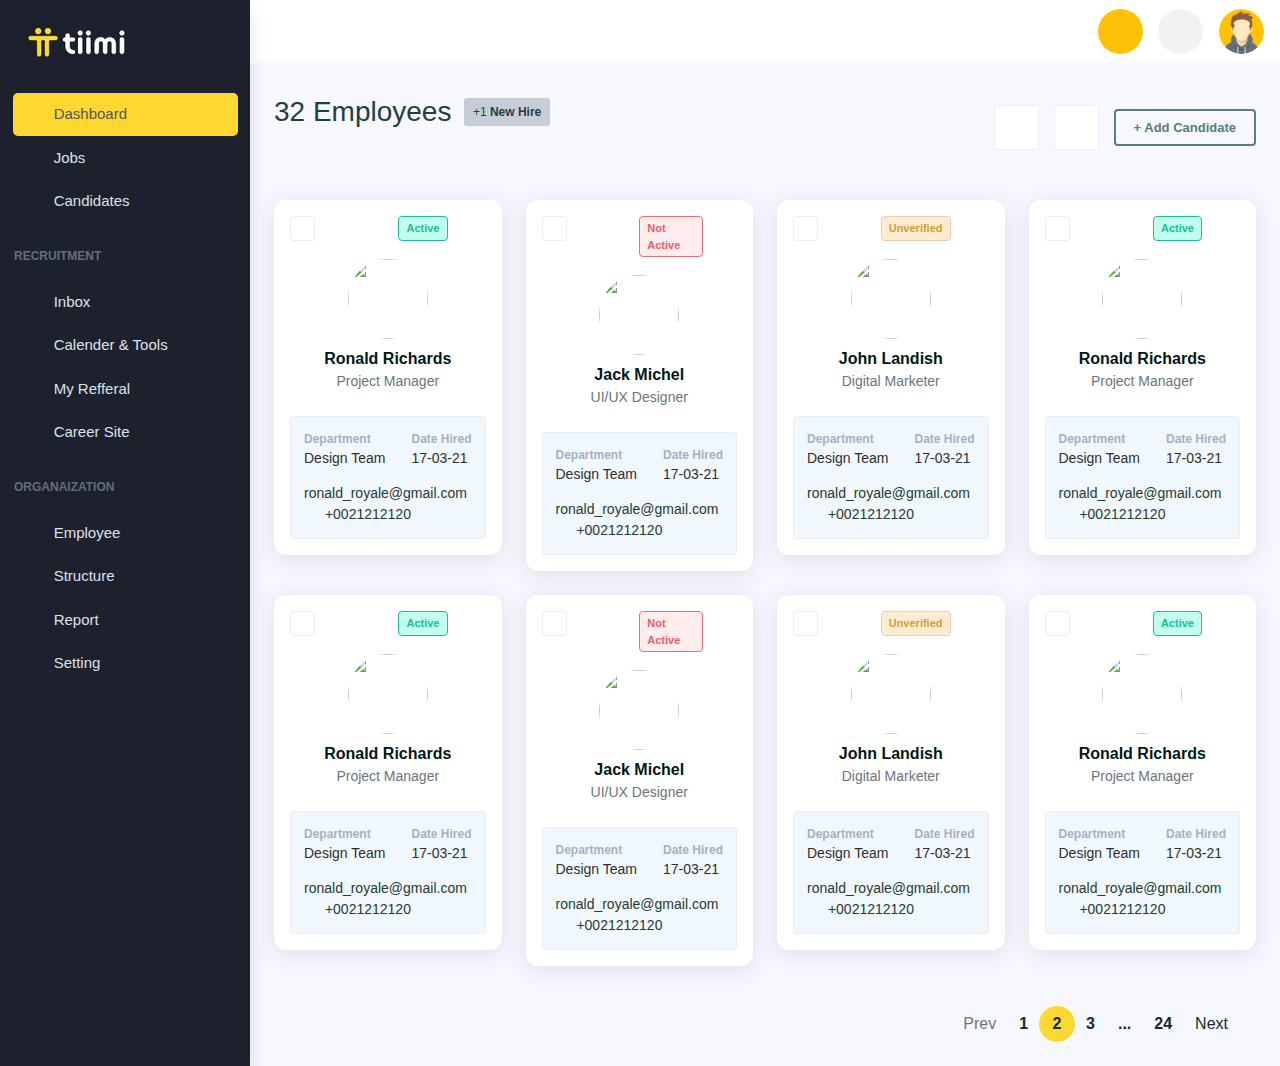
==== index.html @ e4a5c6ef "first commit" ====
<html lang="en">

<head>
    <meta charset="UTF-8">
    <meta http-equiv="X-UA-Compatible" content="IE=edge">
    <meta name="viewport" content="width=device-width, initial-scale=1.0">
    <title>Tiimm</title>
    <link href="./css/bootstrap.min.css" rel="stylesheet">
    <link rel="stylesheet" href="./css/app.css">
</head>

<body>
    <!-- dashboard  section -->
    <div class="dashbaord-main">
        <!-- left sidebar -->
        <div class="leftSection wow fadeIn" data-wow-delay=".25s" id='leftSidebar'>
            <div class="user-profile">
                <div class="close-dashboard-sidebar">
                    
                    <span class="iconify" onclick="foldSidebar();" data-icon="mdi:window-close"></span>
                </div>
                <img src="images/company-logo-your-logo.png" alt="" class="logo">
            </div>
            <nav class="sidenav">
                <ul>
                    <li class="nav-item active">
                        <a href="./index.html">
                            <span class="iconify" data-icon="ic:sharp-dashboard"></span>
                            Dashboard
                        </a>
                    </li>
                    <li class="nav-item ">
                        <a href="./jobs.html">
                            <span class="iconify" data-icon="bxs:briefcase"></span>
                            Jobs
                        </a>
                    </li>
                    <li class="nav-item ">
                        <a href="./candidates.html">
                            <span class="iconify" data-icon="icomoon-free:users"></span>
                            Candidates
                        </a>
                    </li>
                 
                    <!-- divider title -->
                    <p class="nav-types mt-4">Recruitment</p>

                    <li class="nav-item ">
                        <a href="./index.html">
                            <span class="iconify" data-icon="heroicons-outline:inbox-in"></span>
                            Inbox
                        </a>
                    </li>
                    <li class="nav-item ">
                        <a href="./index.html">
                            <span class="iconify" data-icon="uim:calender"></span>
                            Calender & Tools
                        </a>
                    </li>
                    <li class="nav-item ">
                        <a href="./index.html">
                            <span class="iconify" data-icon="bi:triangle"></span>
                            My Refferal
                        </a>
                    </li>
                    <li class="nav-item ">
                        <a href="./index.html">
                            <span class="iconify" data-icon="gg:website"></span>
                            Career Site
                        </a>
                    </li>
                    <!-- divider title -->
                    <p class="nav-types mt-4">Organaization</p>

                    <li class="nav-item ">
                        <a href="./index.html">
                            <span class="iconify" data-icon="bxs:briefcase"></span>
                            Employee
                        </a>
                    </li>
                    <li class="nav-item ">
                        <a href="./index.html">
                            <span class="iconify" data-icon="icomoon-free:users"></span>
                            Structure
                        </a>
                    </li>
                    <li class="nav-item ">
                        <a href="./index.html">
                            <span class="iconify" data-icon="bi:triangle"></span>
                            Report
                        </a>
                    </li>
                    <li class="nav-item ">
                        <a href="./index.html">
                            <span class="iconify" data-icon="gg:website"></span>
                            Setting
                        </a>
                    </li>

                    <!-- <li class="nav-item" onclick=" closedrop(event)">
                        <a href="#">
                            <span class="iconify" data-icon="icomoon-free:profile"></span>
                            Submenu Item 1
                        </a>
                        <ul class="sub-item">
                            <li>
                                <a href="#">
                                    <span class="iconify" data-icon="icomoon-free:profile"></span> sub
                                    items 1
                                </a>
                            </li>
                            <li>
                                <a href="#">
                                    <span class="iconify" data-icon="icomoon-free:profile"></span> sub
                                    items 2
                                </a>
                            </li>
                        </ul>
                    </li>  -->
                </ul>
            </nav>
        </div>
        <!-- right content box -->
        <div class="rightSection">
            <div class="topbar">
                <div class="fold" onclick='foldSidebar();'>
                    <span class="iconify text-secondary" data-icon="codicon:layout-sidebar-right"></span>
                </div>
                <!-- <h6 class="text-capitalize mb-0 border border-light shadow-sm text-white p-2 border-1 d-inline-block mx-auto rounded">
                    <small class="fw-bold">welcome to "Company Name"</small>
                </h6> -->
                <div class="right-element">
                    <div class="circle-box bg-warning">
                        <span class="iconify" data-icon="ant-design:plus-outlined"></span>
                    </div>
                    <div class="circle-box">
                        <span class="iconify" data-icon="clarity:bell-line"></span>
                    </div>
                    <div class="dropdown">
                        <a href="#" class="btn dropdown-toggle profile-manage p-0" role="button" id="dropdownMenuButton1"
                            data-bs-toggle="dropdown" aria-expanded="false">
                            <img src="./images/profile.png" height="45px" width="45px">
                        </a>
                        <ul class="dropdown-menu border-0 shadow " aria-labelledby="dropdownMenuButton1">
                            <a class="dropdown-item" href="#"><span class="iconify"
                                    data-icon="carbon:user-avatar"></span> Profile</a>
                            <a class="dropdown-item" href="#"><span class="iconify"
                                    data-icon="ion:log-out-outline"></span> Log Out</a>
                        </ul>
                    </div>
                </div>
            </div>

            <div class="dashboard-content py-2 px-4">
                <!-- top info bar -->
                <div class="row my-4">
                    <div class="col-lg-6">
                        <h3 class="title d-inline mb-0 align-middle me-2">32 Employees</h3>
                         <button class="btn btn-sm btn-custom">+1 <strong>New Hire</strong></button>
                         <span class="cursor-pointer iconify fs-1 txt-grey align-middle ms-2" onclick="alert('Action will be fired')"
                          data-icon="bx:search"></span>
                    </div>
                    <div class="col-lg-6 d-flex justify-content-end mb-3 align-items-center">
                        <div class="square-box"><span class="iconify" data-icon="bx:download" onclick="alert('will be download action')"></span></div>
                        <div class="square-box"><span class="iconify" data-icon="carbon:printer" onclick="alert(' will be print action')"></span></div>
                        <button class="btn btn-bordered" onclick="alert('Action will be fired')">+ Add Candidate</button>

                    </div>
                </div>
                <!-- card start -->
                <div class="row my-3">
                    <!-- loop start -->
                    <div class="col-lg-3 col-md-6 col-sm-12">
                        <div class="card card-style mb-4">
                            <div class="card-body">
                                <div class="upperInfo">
                                    <div class="items">
                                        <input type="checkbox" name="" id="" class="checkesOrNot">
                                    </div>
                                    <div class="items">
                                        <div class="status active ">Active</div>
                                        <span class="iconify fs-3 cursor-pointer" id="options" data-bs-toggle="dropdown"
                                            aria-expanded="false" data-icon="bi:three-dots"></span>

                                        <!-- field options -->
                                        <ul class=" dropdown-menu border-0 shadow  " aria-labelledby="options">
                                            <li> <a class="dropdown-item" href="#">
                                                <span class="iconify text-muted" data-icon="ic:round-alternate-email"></span>
                                                    
                                                    <span class="text-muted ps-2">Add Option</span>
                                                </a>
                                            </li>
                                            <li> <a class="dropdown-item" href="candidates.html">
                                                <span class="iconify text-muted" data-icon="bytesize:mail"></span> 
                                                    <span class="text-muted ps-2 ">  Candidate</span></a>
                                             </li>
                                            <li> 
                                                <a class="dropdown-item" href="#">
                                                    <span class="iconify text-muted" data-icon="cil:trash"></span>
                                                 
                                                <span class="text-muted ps-2"> Delete</span></a>
                                             </li>

                                        </ul>

                                    </div>
                                </div>
                                <div class="row">
                                    <div class="col-lg-12 text-center">
                                        <img class="rounded-circle object-cover " width="80px" height="80px"
                                            src="https://assets.puzzlefactory.pl/puzzle/269/643/original.jpg" alt="">
                                        <p class="fw-bold mt-2 mb-0 userNamme">Ronald Richards</p>
                                        <small class="mt-n3 text-muted">Project Manager</small>
                                    </div>
                                </div>

                                <div class="bottom-part mt-4">
                                    <div class="upper">
                                        <div class="item">
                                            <span class="fw-bold">Department</span>
                                            <p class="mb-0 infos">Design Team</p>
                                        </div>
                                        <div class="item">
                                            <span class="fw-bold">Date Hired</span>
                                            <p class="mb-0 infos">17-03-21</p>
                                        </div>
                                    </div>
                                    <div class="dipper">
                                        <p class="mb-0">
                                            <span class="iconify text-black" data-icon="carbon:email"></span>
                                            <span class="txt-theme"> ronald_royale@gmail.com</span>
                                        </p>
                                        <p class="mb-0">
                                            <span class="iconify text-black" data-icon="carbon:phone-filled"></span>
                                            <span class="txt-theme"> +0021212120</span>
                                        </p>
                                    </div>
                                </div>

                            </div>
                        </div>
                    </div>
                    <div class="col-lg-3 col-md-6 col-sm-12">
                        <div class="card card-style mb-4">
                            <div class="card-body">
                                <div class="upperInfo">
                                    <div class="items">
                                        <input type="checkbox" name="" id="" class="checkesOrNot">
                                    </div>
                                    <div class="items">
                                        <div class="status inactive ">Not Active</div>
                                        <span class="iconify fs-3 cursor-pointer" id="options" data-bs-toggle="dropdown"
                                            aria-expanded="false" data-icon="bi:three-dots"></span>

                                        <!-- field options -->
                                        <ul class=" dropdown-menu border-0 shadow  " aria-labelledby="options">
                                            <li> <a class="dropdown-item" href="#">
                                                <span class="iconify text-muted" data-icon="ic:round-alternate-email"></span>
                                                    
                                                    <span class="text-muted ps-2">Add Option</span>
                                                </a>
                                            </li>
                                            <li> <a class="dropdown-item" href="#">
                                                <span class="iconify text-muted" data-icon="bytesize:mail"></span> 
                                                    <span class="text-muted ps-2 ">  Candidate</span></a>
                                             </li>
                                            <li> 
                                                <a class="dropdown-item" href="#">
                                                    <span class="iconify text-muted" data-icon="cil:trash"></span>
                                                 
                                                <span class="text-muted ps-2"> Delete</span></a>
                                             </li>

                                        </ul>

                                    </div>
                                </div>
                                <div class="row">
                                    <div class="col-lg-12 text-center">
                                        <img class="rounded-circle object-cover " width="80px" height="80px"
                                            src="https://nyheadshots.com/wp-content/uploads/2018/07/headshots.jpg" alt="">
                                        <p class="fw-bold mt-2 mb-0 userNamme">Jack Michel</p>
                                        <small class="mt-n3 text-muted">UI/UX Designer</small>
                                    </div>
                                </div>

                                <div class="bottom-part mt-4">
                                    <div class="upper">
                                        <div class="item">
                                            <span class="fw-bold">Department</span>
                                            <p class="mb-0 infos">Design Team</p>
                                        </div>
                                        <div class="item">
                                            <span class="fw-bold">Date Hired</span>
                                            <p class="mb-0 infos">17-03-21</p>
                                        </div>
                                    </div>
                                    <div class="dipper">
                                        <p class="mb-0">
                                            <span class="iconify text-black" data-icon="carbon:email"></span>
                                            <span class="txt-theme"> ronald_royale@gmail.com</span>
                                        </p>
                                        <p class="mb-0">
                                            <span class="iconify text-black" data-icon="carbon:phone-filled"></span>
                                            <span class="txt-theme"> +0021212120</span>
                                        </p>
                                    </div>
                                </div>

                            </div>
                        </div>
                    </div>
                    <div class="col-lg-3 col-md-6 col-sm-12">
                        <div class="card card-style mb-4">
                            <div class="card-body">
                                <div class="upperInfo">
                                    <div class="items">
                                        <input type="checkbox" name="" id="" class="checkesOrNot">
                                    </div>
                                    <div class="items">
                                        <div class="status unverified ">Unverified</div>
                                        <span class="iconify fs-3 cursor-pointer" id="options" data-bs-toggle="dropdown"
                                            aria-expanded="false" data-icon="bi:three-dots"></span>

                                        <!-- field options -->
                                        <ul class=" dropdown-menu border-0 shadow  " aria-labelledby="options">
                                            <li> <a class="dropdown-item" href="#">
                                                <span class="iconify text-muted" data-icon="ic:round-alternate-email"></span>
                                                    
                                                    <span class="text-muted ps-2">Add Option</span>
                                                </a>
                                            </li>
                                            <li> <a class="dropdown-item" href="#">
                                                <span class="iconify text-muted" data-icon="bytesize:mail"></span> 
                                                    <span class="text-muted ps-2 ">  Candidate</span></a>
                                             </li>
                                            <li> 
                                                <a class="dropdown-item" href="#">
                                                    <span class="iconify text-muted" data-icon="cil:trash"></span>
                                                 
                                                <span class="text-muted ps-2"> Delete</span></a>
                                             </li>

                                        </ul>

                                    </div>
                                </div>
                                <div class="row">
                                    <div class="col-lg-12 text-center">
                                        <img class="rounded-circle object-cover " width="80px" height="80px"
                                            src="https://encrypted-tbn0.gstatic.com/images?q=tbn:ANd9GcTyatEMw2KpdyvK2hpGJVgBUuAzlekLlJ66YQ&usqp=CAU" alt="">
                                        <p class="fw-bold mt-2 mb-0 userNamme">John Landish</p>
                                        <small class="mt-n3 text-muted">Digital Marketer</small>
                                    </div>
                                </div>

                                <div class="bottom-part mt-4">
                                    <div class="upper">
                                        <div class="item">
                                            <span class="fw-bold">Department</span>
                                            <p class="mb-0 infos">Design Team</p>
                                        </div>
                                        <div class="item">
                                            <span class="fw-bold">Date Hired</span>
                                            <p class="mb-0 infos">17-03-21</p>
                                        </div>
                                    </div>
                                    <div class="dipper">
                                        <p class="mb-0">
                                            <span class="iconify text-black" data-icon="carbon:email"></span>
                                            <span class="txt-theme"> ronald_royale@gmail.com</span>
                                        </p>
                                        <p class="mb-0">
                                            <span class="iconify text-black" data-icon="carbon:phone-filled"></span>
                                            <span class="txt-theme"> +0021212120</span>
                                        </p>
                                    </div>
                                </div>

                            </div>
                        </div>
                    </div>
                    <div class="col-lg-3 col-md-6 col-sm-12">
                        <div class="card card-style mb-4">
                            <div class="card-body">
                                <div class="upperInfo">
                                    <div class="items">
                                        <input type="checkbox" name="" id="" class="checkesOrNot">
                                    </div>
                                    <div class="items">
                                        <div class="status active ">Active</div>
                                        <span class="iconify fs-3 cursor-pointer" id="options" data-bs-toggle="dropdown"
                                            aria-expanded="false" data-icon="bi:three-dots"></span>

                                        <!-- field options -->
                                        <ul class=" dropdown-menu border-0 shadow  " aria-labelledby="options">
                                            <li> <a class="dropdown-item" href="#">
                                                <span class="iconify text-muted" data-icon="ic:round-alternate-email"></span>
                                                    
                                                    <span class="text-muted ps-2">Add Option</span>
                                                </a>
                                            </li>
                                            <li> <a class="dropdown-item" href="#">
                                                <span class="iconify text-muted" data-icon="bytesize:mail"></span> 
                                                    <span class="text-muted ps-2 ">  Candidate</span></a>
                                             </li>
                                            <li> 
                                                <a class="dropdown-item" href="#">
                                                    <span class="iconify text-muted" data-icon="cil:trash"></span>
                                                 
                                                <span class="text-muted ps-2"> Delete</span></a>
                                             </li>

                                        </ul>

                                    </div>
                                </div>
                                <div class="row">
                                    <div class="col-lg-12 text-center">
                                        <img class="rounded-circle object-cover " width="80px" height="80px"
                                            src="https://encrypted-tbn0.gstatic.com/images?q=tbn:ANd9GcSZLbzHYpPqsnBZsUtyQ9jyDsmFq6vY5l9MSSJwJ05t96E37XEB-_XdutzBCeiwo3C2VKE&usqp=CAU" alt="">
                                        <p class="fw-bold mt-2 mb-0 userNamme">Ronald Richards</p>
                                        <small class="mt-n3 text-muted">Project Manager</small>
                                    </div>
                                </div>

                                <div class="bottom-part mt-4">
                                    <div class="upper">
                                        <div class="item">
                                            <span class="fw-bold">Department</span>
                                            <p class="mb-0 infos">Design Team</p>
                                        </div>
                                        <div class="item">
                                            <span class="fw-bold">Date Hired</span>
                                            <p class="mb-0 infos">17-03-21</p>
                                        </div>
                                    </div>
                                    <div class="dipper">
                                        <p class="mb-0">
                                            <span class="iconify text-black" data-icon="carbon:email"></span>
                                            <span class="txt-theme"> ronald_royale@gmail.com</span>
                                        </p>
                                        <p class="mb-0">
                                            <span class="iconify text-black" data-icon="carbon:phone-filled"></span>
                                            <span class="txt-theme"> +0021212120</span>
                                        </p>
                                    </div>
                                </div>

                            </div>
                        </div>
                    </div>
                    <div class="col-lg-3 col-md-6 col-sm-12">
                        <div class="card card-style mb-4">
                            <div class="card-body">
                                <div class="upperInfo">
                                    <div class="items">
                                        <input type="checkbox" name="" id="" class="checkesOrNot">
                                    </div>
                                    <div class="items">
                                        <div class="status active ">Active</div>
                                        <span class="iconify fs-3 cursor-pointer" id="options" data-bs-toggle="dropdown"
                                            aria-expanded="false" data-icon="bi:three-dots"></span>

                                        <!-- field options -->
                                        <ul class=" dropdown-menu border-0 shadow  " aria-labelledby="options">
                                            <li> <a class="dropdown-item" href="#">
                                                <span class="iconify text-muted" data-icon="ic:round-alternate-email"></span>
                                                    
                                                    <span class="text-muted ps-2">Add Option</span>
                                                </a>
                                            </li>
                                            <li> <a class="dropdown-item" href="#">
                                                <span class="iconify text-muted" data-icon="bytesize:mail"></span> 
                                                    <span class="text-muted ps-2 ">  Candidate</span></a>
                                             </li>
                                            <li> 
                                                <a class="dropdown-item" href="#">
                                                    <span class="iconify text-muted" data-icon="cil:trash"></span>
                                                 
                                                <span class="text-muted ps-2"> Delete</span></a>
                                             </li>

                                        </ul>

                                    </div>
                                </div>
                                <div class="row">
                                    <div class="col-lg-12 text-center">
                                        <img class="rounded-circle object-cover " width="80px" height="80px"
                                            src="https://assets.puzzlefactory.pl/puzzle/269/643/original.jpg" alt="">
                                        <p class="fw-bold mt-2 mb-0 userNamme">Ronald Richards</p>
                                        <small class="mt-n3 text-muted">Project Manager</small>
                                    </div>
                                </div>

                                <div class="bottom-part mt-4">
                                    <div class="upper">
                                        <div class="item">
                                            <span class="fw-bold">Department</span>
                                            <p class="mb-0 infos">Design Team</p>
                                        </div>
                                        <div class="item">
                                            <span class="fw-bold">Date Hired</span>
                                            <p class="mb-0 infos">17-03-21</p>
                                        </div>
                                    </div>
                                    <div class="dipper">
                                        <p class="mb-0">
                                            <span class="iconify text-black" data-icon="carbon:email"></span>
                                            <span class="txt-theme"> ronald_royale@gmail.com</span>
                                        </p>
                                        <p class="mb-0">
                                            <span class="iconify text-black" data-icon="carbon:phone-filled"></span>
                                            <span class="txt-theme"> +0021212120</span>
                                        </p>
                                    </div>
                                </div>

                            </div>
                        </div>
                    </div>
                    <div class="col-lg-3 col-md-6 col-sm-12">
                        <div class="card card-style mb-4">
                            <div class="card-body">
                                <div class="upperInfo">
                                    <div class="items">
                                        <input type="checkbox" name="" id="" class="checkesOrNot">
                                    </div>
                                    <div class="items">
                                        <div class="status inactive ">Not Active</div>
                                        <span class="iconify fs-3 cursor-pointer" id="options" data-bs-toggle="dropdown"
                                            aria-expanded="false" data-icon="bi:three-dots"></span>

                                        <!-- field options -->
                                        <ul class=" dropdown-menu border-0 shadow  " aria-labelledby="options">
                                            <li> <a class="dropdown-item" href="#">
                                                <span class="iconify text-muted" data-icon="ic:round-alternate-email"></span>
                                                    
                                                    <span class="text-muted ps-2">Add Option</span>
                                                </a>
                                            </li>
                                            <li> <a class="dropdown-item" href="#">
                                                <span class="iconify text-muted" data-icon="bytesize:mail"></span> 
                                                    <span class="text-muted ps-2 ">  Candidate</span></a>
                                             </li>
                                            <li> 
                                                <a class="dropdown-item" href="#">
                                                    <span class="iconify text-muted" data-icon="cil:trash"></span>
                                                 
                                                <span class="text-muted ps-2"> Delete</span></a>
                                             </li>

                                        </ul>

                                    </div>
                                </div>
                                <div class="row">
                                    <div class="col-lg-12 text-center">
                                        <img class="rounded-circle object-cover " width="80px" height="80px"
                                            src="https://nyheadshots.com/wp-content/uploads/2018/07/headshots.jpg" alt="">
                                        <p class="fw-bold mt-2 mb-0 userNamme">Jack Michel</p>
                                        <small class="mt-n3 text-muted">UI/UX Designer</small>
                                    </div>
                                </div>

                                <div class="bottom-part mt-4">
                                    <div class="upper">
                                        <div class="item">
                                            <span class="fw-bold">Department</span>
                                            <p class="mb-0 infos">Design Team</p>
                                        </div>
                                        <div class="item">
                                            <span class="fw-bold">Date Hired</span>
                                            <p class="mb-0 infos">17-03-21</p>
                                        </div>
                                    </div>
                                    <div class="dipper">
                                        <p class="mb-0">
                                            <span class="iconify text-black" data-icon="carbon:email"></span>
                                            <span class="txt-theme"> ronald_royale@gmail.com</span>
                                        </p>
                                        <p class="mb-0">
                                            <span class="iconify text-black" data-icon="carbon:phone-filled"></span>
                                            <span class="txt-theme"> +0021212120</span>
                                        </p>
                                    </div>
                                </div>

                            </div>
                        </div>
                    </div>
                    <div class="col-lg-3 col-md-6 col-sm-12">
                        <div class="card card-style mb-4">
                            <div class="card-body">
                                <div class="upperInfo">
                                    <div class="items">
                                        <input type="checkbox" name="" id="" class="checkesOrNot">
                                    </div>
                                    <div class="items">
                                        <div class="status unverified ">Unverified</div>
                                        <span class="iconify fs-3 cursor-pointer" id="options" data-bs-toggle="dropdown"
                                            aria-expanded="false" data-icon="bi:three-dots"></span>

                                        <!-- field options -->
                                        <ul class=" dropdown-menu border-0 shadow  " aria-labelledby="options">
                                            <li> <a class="dropdown-item" href="#">
                                                <span class="iconify text-muted" data-icon="ic:round-alternate-email"></span>
                                                    
                                                    <span class="text-muted ps-2">Add Option</span>
                                                </a>
                                            </li>
                                            <li> <a class="dropdown-item" href="#">
                                                <span class="iconify text-muted" data-icon="bytesize:mail"></span> 
                                                    <span class="text-muted ps-2 ">  Candidate</span></a>
                                             </li>
                                            <li> 
                                                <a class="dropdown-item" href="#">
                                                    <span class="iconify text-muted" data-icon="cil:trash"></span>
                                                 
                                                <span class="text-muted ps-2"> Delete</span></a>
                                             </li>

                                        </ul>

                                    </div>
                                </div>
                                <div class="row">
                                    <div class="col-lg-12 text-center">
                                        <img class="rounded-circle object-cover " width="80px" height="80px"
                                            src="https://encrypted-tbn0.gstatic.com/images?q=tbn:ANd9GcTyatEMw2KpdyvK2hpGJVgBUuAzlekLlJ66YQ&usqp=CAU" alt="">
                                        <p class="fw-bold mt-2 mb-0 userNamme">John Landish</p>
                                        <small class="mt-n3 text-muted">Digital Marketer</small>
                                    </div>
                                </div>

                                <div class="bottom-part mt-4">
                                    <div class="upper">
                                        <div class="item">
                                            <span class="fw-bold">Department</span>
                                            <p class="mb-0 infos">Design Team</p>
                                        </div>
                                        <div class="item">
                                            <span class="fw-bold">Date Hired</span>
                                            <p class="mb-0 infos">17-03-21</p>
                                        </div>
                                    </div>
                                    <div class="dipper">
                                        <p class="mb-0">
                                            <span class="iconify text-black" data-icon="carbon:email"></span>
                                            <span class="txt-theme"> ronald_royale@gmail.com</span>
                                        </p>
                                        <p class="mb-0">
                                            <span class="iconify text-black" data-icon="carbon:phone-filled"></span>
                                            <span class="txt-theme"> +0021212120</span>
                                        </p>
                                    </div>
                                </div>

                            </div>
                        </div>
                    </div>
                    <div class="col-lg-3 col-md-6 col-sm-12">
                        <div class="card card-style mb-4">
                            <div class="card-body">
                                <div class="upperInfo">
                                    <div class="items">
                                        <input type="checkbox" name="" id="" class="checkesOrNot">
                                    </div>
                                    <div class="items">
                                        <div class="status active ">Active</div>
                                        <span class="iconify fs-3 cursor-pointer" id="options" data-bs-toggle="dropdown"
                                            aria-expanded="false" data-icon="bi:three-dots"></span>

                                        <!-- field options -->
                                        <ul class=" dropdown-menu border-0 shadow  " aria-labelledby="options">
                                            <li> <a class="dropdown-item" href="#">
                                                <span class="iconify text-muted" data-icon="ic:round-alternate-email"></span>
                                                    
                                                    <span class="text-muted ps-2">Add Option</span>
                                                </a>
                                            </li>
                                            <li> <a class="dropdown-item" href="#">
                                                <span class="iconify text-muted" data-icon="bytesize:mail"></span> 
                                                    <span class="text-muted ps-2 ">  Candidate</span></a>
                                             </li>
                                            <li> 
                                                <a class="dropdown-item" href="#">
                                                    <span class="iconify text-muted" data-icon="cil:trash"></span>
                                                 
                                                <span class="text-muted ps-2"> Delete</span></a>
                                             </li>

                                        </ul>

                                    </div>
                                </div>
                                <div class="row">
                                    <div class="col-lg-12 text-center">
                                        <img class="rounded-circle object-cover " width="80px" height="80px"
                                            src="https://encrypted-tbn0.gstatic.com/images?q=tbn:ANd9GcSZLbzHYpPqsnBZsUtyQ9jyDsmFq6vY5l9MSSJwJ05t96E37XEB-_XdutzBCeiwo3C2VKE&usqp=CAU" alt="">
                                        <p class="fw-bold mt-2 mb-0 userNamme">Ronald Richards</p>
                                        <small class="mt-n3 text-muted">Project Manager</small>
                                    </div>
                                </div>

                                <div class="bottom-part mt-4">
                                    <div class="upper">
                                        <div class="item">
                                            <span class="fw-bold">Department</span>
                                            <p class="mb-0 infos">Design Team</p>
                                        </div>
                                        <div class="item">
                                            <span class="fw-bold">Date Hired</span>
                                            <p class="mb-0 infos">17-03-21</p>
                                        </div>
                                    </div>
                                    <div class="dipper">
                                        <p class="mb-0">
                                            <span class="iconify text-black" data-icon="carbon:email"></span>
                                            <span class="txt-theme"> ronald_royale@gmail.com</span>
                                        </p>
                                        <p class="mb-0">
                                            <span class="iconify text-black" data-icon="carbon:phone-filled"></span>
                                            <span class="txt-theme"> +0021212120</span>
                                        </p>
                                    </div>
                                </div>

                            </div>
                        </div>
                    </div>
                </div>
                <!-- pagination start -->
                <div class="row mt-3"> 
                        <div class="col-12 ">
                            <ul class="pagination custom float-end">
                                <li class="page-item disabled">
                               <span class="page-link text-muted">   <i class="iconify" data-icon="ep:arrow-left"></i> Prev</span>
                                </li>
                                <li class="page-item"><a class="page-link" href="#">1</a></li>
                                <li class="page-item active" aria-current="page">
                                  <span class="page-link">2</span>
                                </li>
                                <li class="page-item"><a class="page-link" href="#">3</a></li>
                                <li class="page-item"><a class="page-link" href="#">...</a></li>
                                <li class="page-item"><a class="page-link" href="#">24</a></li>
                                <li class="page-item">
                                  <a class="page-link fw-normal" href="#">Next<i class="iconify" data-icon="ep:arrow-right"></i></a>
                                </li>
                              </ul>
                        </div>
                      
                </div>
            </div>
        </div>
    </div>

    <!-- footer  -->

    <!-- <footer class="py-3 w-100">

        <div class="container">
            <div class="d-flex flex-wrap w-100 mx-auto">
                <div class=" flex-fill bd-highlight ">
                    <ul class="m-0 text-white">
                        <li class="list-style-none">+44 (0)xx xxxx 8xxxx</li>
                        <li class="list-style-none">support@admin.com</li>
                        <li class="list-style-none"> address goes here </li>
                    </ul>
                </div>
                <div class="p-2 flex-fill bd-highlight">
                    <img src="images/company-logo-your-logo.png" width="180px">
                </div>
                <div class="p-2 d-flex align-items-center footerContact">
                    <a href="" class="mx-2 text-decoration-none text-white">Help</a>
                    <a href="" class="mx-2 text-decoration-none text-white">Contact</a>
                </div>
            </div>
        </div>

    </footer> -->


    <script src="./js/bootstrap.bundle.min.js"></script>
    <script src="./js/iconify.min.js"></script>
    <script src='./js/app.js'> </script>

    <script>
        // var ctx = document.getElementById("myChart");
        // var myChart = new Chart(ctx, {
        //     type: "line",
        //     data: {
        //         labels: ["Red", "Blue", "Yellow", "Green", "Purple", "Orange"],
        //         datasets: [
        //             {
        //                 label: "# of Votes",
        //                 data: [12, 19, 3, 5, 2, 3]
        //             }
        //         ]
        //     },
        //     options: {
        //         scales: {
        //             y: {
        //                 ticks: {
        //                     beginAtZero: true
        //                 }
        //             }
        //         }
        //     }
        // });
    </script>

</body>

</html>
---- css/app.css ----
* {
  margin: 0;
  padding: 0;
  -webkit-box-sizing: border-box;
          box-sizing: border-box;
}

ul {
  padding: 0;
}

.txt-theme {
  color: #243a34;
}

.ms-61 {
  margin-left: 61px;
}

.tab-customize .nav-link {
  font-size: 14px;
  text-transform: uppercase;
  color: #8F949D !important;
  font-weight: bold;
  border: 0;
  border-bottom: 2px solid transparent;
}

.tab-customize .nav-link.active {
  background: 0 !important;
  border-color: #fed83100 #e9012c00 #21252900;
  border-bottom: 2px solid #fed831;
  color: #323232 !important;
}

.tab-customize .nav-link.hover {
  border-color: 0 !important;
  border-bottom: 2px solid #fed831;
}

.tab-content {
  padding: 15px 0;
}

.badge-custom {
  height: 25px;
  width: 25px;
  background: #305E5B;
  color: #fff;
  display: -webkit-inline-box;
  display: -ms-inline-flexbox;
  display: inline-flex;
  -webkit-box-align: center;
      -ms-flex-align: center;
          align-items: center;
  -webkit-box-pack: center;
      -ms-flex-pack: center;
          justify-content: center;
}

@media (min-width: 1400px) {
  .container,
  .container-lg,
  .container-md,
  .container-sm,
  .container-xl,
  .container-xxl {
    max-width: 1320px;
  }
}

@font-face {
  font-family: "apon-reg", sans-serif;
  src: url(../fonts/NimbusSanL-Reg.otf);
}

@font-face {
  font-family: "apon-ita", sans-serif;
  src: url(../fonts/NimbusSanL-RegIta.otf);
}

@font-face {
  font-family: "apon-bold", sans-serif;
  src: url(../fonts/NimbusSanL-Bol.otf);
}

body {
  font-family: "apon-reg", sans-serif;
  background: #F2F7FA;
}

body::-webkit-scrollbar {
  background-color: #E5EAFD;
  width: 4px;
}

body::-webkit-scrollbar-thumb {
  border-radius: 50px;
  background: #FED831;
}

.header {
  padding: 16px 0;
}

.header .header-portion {
  display: -webkit-box;
  display: -ms-flexbox;
  display: flex;
  width: 100%;
  margin: 0 auto;
  position: relative;
  -webkit-box-pack: justify;
      -ms-flex-pack: justify;
          justify-content: space-between;
}

.header .header-portion .inner-box {
  display: -webkit-box;
  display: -ms-flexbox;
  display: flex;
  -webkit-box-flex: 1;
      -ms-flex: 1;
          flex: 1;
}

.header .header-portion .brand {
  -ms-flex-preferred-size: 200px;
      flex-basis: 200px;
  display: -webkit-box;
  display: -ms-flexbox;
  display: flex;
  -webkit-box-align: center;
      -ms-flex-align: center;
          align-items: center;
  -webkit-box-orient: vertical;
  -webkit-box-direction: normal;
      -ms-flex-direction: column;
          flex-direction: column;
}

@media (max-width: 480px) {
  .header .header-portion .brand {
    top: -2px;
    position: relative;
  }
}

.header .header-portion .brand .cat-mobile {
  display: none;
}

@media (max-width: 768px) {
  .header .header-portion .brand .cat-mobile {
    display: block;
    border: 0;
    font-size: 13px;
    color: #6c757d;
    margin-top: 3px;
    background: transparent;
    border: 1px solid #e4e4e8;
    padding: 5px;
    border-radius: 13px;
    outline: 0;
    margin-right: auto;
    position: relative;
    top: 7px;
    height: 37px;
  }
}

@media (max-width: 425px) {
  .header .header-portion .brand .cat-mobile {
    top: 13px;
    height: 36px;
  }
}

@media (max-width: 375px) {
  .header .header-portion .brand .cat-mobile {
    top: 17px;
    height: 30px;
  }
}

@media (max-width: 320px) {
  .header .header-portion .brand .cat-mobile {
    top: 18px;
    height: 27px;
  }
}

.header .header-portion .category {
  -ms-flex-preferred-size: 190px;
      flex-basis: 190px;
  display: -webkit-box;
  display: -ms-flexbox;
  display: flex;
  -webkit-box-pack: center;
      -ms-flex-pack: center;
          justify-content: center;
  -webkit-box-align: center;
      -ms-flex-align: center;
          align-items: center;
  -webkit-box-orient: vertical;
  -webkit-box-direction: normal;
      -ms-flex-direction: column;
          flex-direction: column;
}

@media (max-width: 768px) {
  .header .header-portion .category {
    display: none;
  }
}

.header .header-portion .category .form-control {
  border: 0;
  background: #EDF3F8;
  padding: 6px 12px;
  height: 44px;
  width: 100%;
  -webkit-appearance: none;
     -moz-appearance: none;
          appearance: none;
  border-radius: 0;
  border-top-left-radius: 4px;
  border-bottom-left-radius: 4px;
  color: #6A757C;
}

.header .header-portion .category .form-control:focus {
  -webkit-box-shadow: none;
          box-shadow: none;
}

.header .header-portion .buttons_link {
  display: -webkit-box;
  display: -ms-flexbox;
  display: flex;
  -ms-flex-pack: distribute;
  -webkit-box-pack: space-evenly;
          justify-content: space-evenly;
  -webkit-box-align: center;
  -ms-flex-align: center;
  align-items: center;
  -webkit-column-gap: 5px;
          column-gap: 5px;
  margin: 0 5px;
}

@media (max-width: 768px) {
  .header .header-portion .buttons_link {
    -ms-flex-preferred-size: 100%;
        flex-basis: 100%;
    padding: 0 10px;
    display: block;
    position: absolute;
    top: 79px;
    height: 28px;
    right: -12px;
  }
}

.header .header-portion .buttons_link button,
.header .header-portion .buttons_link img {
  -webkit-box-flex: 1;
      -ms-flex: 1;
          flex: 1;
  height: 43px;
  width: 120px;
}

@media (max-width: 768px) {
  .header .header-portion .buttons_link button,
  .header .header-portion .buttons_link img {
    height: 37px;
  }
}

@media (max-width: 480px) {
  .header .header-portion .buttons_link button,
  .header .header-portion .buttons_link img {
    height: 34px;
    width: 108px;
    position: relative;
    top: 5px;
  }
}

@media (max-width: 375px) {
  .header .header-portion .buttons_link button,
  .header .header-portion .buttons_link img {
    height: 28px;
    width: 90px;
    position: relative;
    top: 9px;
  }
}

@media (max-width: 320px) {
  .header .header-portion .buttons_link button,
  .header .header-portion .buttons_link img {
    height: 25px;
    width: 65px;
    position: relative;
    top: -8px;
  }
}

.header .header-portion .search {
  -webkit-box-flex: 1;
      -ms-flex: 1;
          flex: 1;
  display: -webkit-box;
  display: -ms-flexbox;
  display: flex;
  -webkit-box-align: center;
      -ms-flex-align: center;
          align-items: center;
}

@media (max-width: 768px) {
  .header .header-portion .search {
    display: none;
  }
}

.header .header-portion .search .searchArea {
  display: -webkit-box;
  display: -ms-flexbox;
  display: flex;
  -webkit-box-pack: center;
      -ms-flex-pack: center;
          justify-content: center;
  -webkit-box-align: center;
      -ms-flex-align: center;
          align-items: center;
  width: 100%;
}

.header .header-portion .search .searchArea .search-box {
  position: relative;
  display: -webkit-box;
  display: -ms-flexbox;
  display: flex;
  width: 100%;
}

.header .header-portion .search .searchArea .search-box .medicineSearch {
  border: 0;
  background: #EDF3F8;
  padding: 10px 15px;
  border-left: 1px solid #d8d8d8;
  border-top-left-radius: 0;
  border-bottom-left-radius: 0;
  outline: 0;
}

.header .header-portion .search .searchArea .search-box .medicineSearch:focus {
  -webkit-box-shadow: none;
          box-shadow: none;
}

.header .header-portion .search .searchArea .search-box .searchButton {
  width: 54px;
  border: 0;
  background: #3b7cff;
  color: #ffffff;
  font-size: 26px;
  cursor: pointer;
  position: absolute;
  right: 0px;
  top: 0;
  height: 37px;
}

.header .header-portion .search .searchArea .search-box .searchButton:hover {
  background: #fee264;
}

.header .header-portion .links {
  display: -webkit-box;
  display: -ms-flexbox;
  display: flex;
  -webkit-box-pack: center;
      -ms-flex-pack: center;
          justify-content: center;
  -webkit-box-align: center;
      -ms-flex-align: center;
          align-items: center;
}

@media (max-width: 768px) {
  .header .header-portion .links {
    top: -7px;
    position: relative;
  }
}

@media (max-width: 375px) {
  .header .header-portion .links {
    top: -11px;
  }
}

.header .header-portion .links a {
  margin: 0 1px;
  position: relative;
}

.header .header-portion .links a img {
  height: 46px;
  width: 46px;
}

.header .header-portion .links a .cartitem {
  height: 23px;
  width: 23px;
  border-radius: 50%;
  background: red;
  position: absolute;
  top: -2px;
  right: 6px;
  font-size: 11px;
  display: -webkit-box;
  display: -ms-flexbox;
  display: flex;
  -webkit-box-align: center;
      -ms-flex-align: center;
          align-items: center;
  -webkit-box-pack: center;
      -ms-flex-pack: center;
          justify-content: center;
  color: #fff;
}

.mobileSearch {
  position: relative;
  display: none;
  margin-top: 25px;
}

@media (max-width: 768px) {
  .mobileSearch {
    display: block;
  }
}

.mobileSearch .mobileSearchArea {
  width: 100%;
}

.mobileSearch .mobileSearchArea .form-control {
  margin: 12px 0;
  background: #EDF3F8;
  border-radius: 25px;
  border: 0;
  height: 45px;
  padding-left: 62px;
}

.mobileSearch .mobile-menu-icon {
  position: absolute;
  left: 54px;
  display: none;
  font-size: 2rem;
  top: 6px;
  color: #5d5d5d;
  cursor: pointer;
}

@media (max-width: 768px) {
  .mobileSearch .mobile-menu-icon {
    display: block;
  }
}

@media (max-width: 600px) {
  .mobileSearch .mobile-menu-icon {
    left: 58px !important;
  }
}

@media (max-width: 500px) {
  .mobileSearch .mobile-menu-icon {
    left: 36px !important;
  }
}

@media (max-width: 480px) {
  .mobileSearch .mobile-menu-icon {
    left: 32px !important;
  }
}

@media (max-width: 375px) {
  .mobileSearch .mobile-menu-icon {
    left: 32px !important;
  }
}

@media (max-width: 320px) {
  .mobileSearch .mobile-menu-icon {
    left: 32px !important;
  }
}

.mobileSearch .menu-content {
  display: block;
  position: fixed;
  top: 0px;
  background: #623bff;
  left: -250px;
  width: 250px;
  bottom: 0;
  z-index: 3;
  padding: 20px 15px;
  -webkit-transition: all 0.4s ease;
  transition: all 0.4s ease;
}

.mobileSearch .menu-content.active {
  -webkit-box-shadow: 6px 3px 20px -9px;
          box-shadow: 6px 3px 20px -9px;
  left: 0;
}

.mobileSearch .menu-content .profile, .mobileSearch .menu-content .wishlist {
  display: -webkit-box;
  display: -ms-flexbox;
  display: flex;
  -webkit-box-orient: vertical;
  -webkit-box-direction: normal;
      -ms-flex-direction: column;
          flex-direction: column;
  width: 100%;
  -webkit-box-pack: center;
      -ms-flex-pack: center;
          justify-content: center;
  -webkit-box-align: center;
      -ms-flex-align: center;
          align-items: center;
}

.mobileSearch .menu-content .profile img, .mobileSearch .menu-content .wishlist img {
  max-width: 90px;
}

.mobileSearch .menu-content .profile h6, .mobileSearch .menu-content .wishlist h6 {
  margin-top: 10px;
  color: #f7f7f7;
}

.mobileSearch .menu-content .cash {
  font-size: 14px;
  padding: 8px 3px;
  text-align: center;
  background: #724fff;
  color: #e2d5d7;
}

.mobileSearch .menu-content .cash p {
  margin: 0;
}

.mobileSearch .menu-content .menuItems ul {
  margin-top: 17px;
  padding: 0;
  margin-bottom: 0;
}

.mobileSearch .menu-content .menuItems ul li {
  list-style: none;
}

.mobileSearch .menu-content .menuItems ul li a {
  display: block;
  color: #fff;
  font-size: 14px;
  padding: 5px 12px;
  margin: 4px 0;
  border-radius: 3px;
  text-decoration: none;
}

.mobileSearch .menu-content .menuItems ul li a:hover {
  background: #7352F7;
}

.mobileSearch .menu-content .close {
  position: absolute;
  color: #fff;
  top: 12px;
  right: 15px;
  font-size: 2rem;
}

.section-title {
  text-transform: capitalize;
  margin-bottom: 25px;
  padding: 6px 14px;
  position: relative;
  font-size: 23px;
  border-bottom: 2px solid;
}

@media (max-width: 600px) {
  .section-title {
    font-size: 16px;
  }
}

.section-title a {
  position: absolute;
  right: 0;
  font-size: 14px;
  top: 6px;
  padding: 6px 12px;
  border-radius: 4px;
}

.section-title.maroon {
  color: #fff;
  background: linear-gradient(45deg, maroon 22%, transparent 5%);
  border-color: maroon;
}

@media (max-width: 768px) {
  .section-title.maroon {
    background: linear-gradient(45deg, maroon 40%, transparent 5%);
  }
}

.section-title.maroon a {
  background: maroon;
  color: #fff;
  text-decoration: none;
}

.section-title.purple {
  color: #fff;
  background: linear-gradient(45deg, #B23E94 22%, transparent 5%);
  border-color: #B23E94;
}

@media (max-width: 768px) {
  .section-title.purple {
    background: linear-gradient(45deg, #B23E94 40%, transparent 5%);
  }
}

.section-title.purple a {
  background: #B23E94;
  color: #fff;
  text-decoration: none;
}

.section-title.lightblue {
  color: #fff;
  background: linear-gradient(45deg, #00BAE5 22%, transparent 5%);
  border-color: #00BAE5;
}

@media (max-width: 768px) {
  .section-title.lightblue {
    background: linear-gradient(45deg, #00BAE5 40%, transparent 5%);
  }
}

.section-title.lightblue a {
  background: #00BAE5;
  color: #fff;
  text-decoration: none;
}

.section-title.pink {
  color: #fff;
  background: linear-gradient(45deg, #FF3A97 22%, transparent 5%);
  border-color: #FF3A97;
}

@media (max-width: 768px) {
  .section-title.pink {
    background: linear-gradient(45deg, #FF3A97 40%, transparent 5%);
  }
}

.section-title.pink a {
  background: #FF3A97;
  color: #fff;
  text-decoration: none;
}

.section-title.orange {
  color: #fff;
  background: linear-gradient(45deg, #ed4336 22%, transparent 5%);
  border-color: #ed4336;
}

@media (max-width: 768px) {
  .section-title.orange {
    background: linear-gradient(45deg, #ed4336 40%, transparent 5%);
  }
}

.section-title.orange a {
  background: #FF4635;
  color: #fff;
  text-decoration: none;
}

.w-97 {
  width: 97%;
}

footer {
  background: #263b5a;
}

footer h5 {
  font-size: 18px;
}

footer .nav-item a {
  font-size: 14px;
}

footer .social-sites li a .iconify {
  font-size: 25px;
}

.dashbaord-main {
  display: -webkit-box;
  display: -ms-flexbox;
  display: flex;
  min-height: 100%;
}

.dashbaord-main .leftSection {
  -ms-flex-preferred-size: 250px;
      flex-basis: 250px;
  -webkit-transition: all 0.3s ease-in-out;
  transition: all 0.3s ease-in-out;
  background: #1C212D;
  -webkit-box-shadow: 1px 11px 17px 0px #0000001a;
          box-shadow: 1px 11px 17px 0px #0000001a;
  z-index: 10;
}

@media (max-width: 768px) {
  .dashbaord-main .leftSection {
    position: fixed;
    width: 250px;
    top: 0;
    bottom: 0;
  }
}

.dashbaord-main .leftSection.close {
  margin-left: -250px !important;
  opacity: 0;
  visibility: hidden;
}

.dashbaord-main .leftSection .brand {
  display: -webkit-box;
  display: -ms-flexbox;
  display: flex;
  -webkit-box-align: center;
      -ms-flex-align: center;
          align-items: center;
  -webkit-box-pack: center;
      -ms-flex-pack: center;
          justify-content: center;
  border-bottom: 1px dashed lightgrey;
  padding-bottom: 5px;
}

.dashbaord-main .leftSection .brand img {
  width: 123px;
}

.dashbaord-main .leftSection .user-profile {
  height: 85px;
  display: -webkit-box;
  display: -ms-flexbox;
  display: flex;
  -webkit-box-align: center;
      -ms-flex-align: center;
          align-items: center;
  -webkit-box-pack: start;
      -ms-flex-pack: start;
          justify-content: flex-start;
}

.dashbaord-main .leftSection .user-profile .logo {
  margin-left: 25px;
}

.dashbaord-main .leftSection .user-profile .close-dashboard-sidebar {
  cursor: pointer;
  height: 30px;
  width: 30px;
  border: 2px solid #FED831;
  border-radius: 50%;
  display: -webkit-box;
  display: -ms-flexbox;
  display: flex;
  -webkit-box-align: center;
  -ms-flex-align: center;
  align-items: center;
  -webkit-box-pack: center;
  -ms-flex-pack: center;
  justify-content: center;
  position: absolute;
  right: 16px;
  top: 18px;
  display: none;
}

.dashbaord-main .leftSection .user-profile .close-dashboard-sidebar .iconify {
  color: #FED831;
}

@media (max-width: 768px) {
  .dashbaord-main .leftSection .user-profile .close-dashboard-sidebar {
    display: -webkit-box;
    display: -ms-flexbox;
    display: flex;
  }
}

.dashbaord-main .leftSection .user-profile .user-name {
  color: #FED831;
  padding: 15px 0;
  text-align: center;
}

.dashbaord-main .leftSection .user-profile .user-name span:first-child {
  font-weight: bold;
}

.dashbaord-main .leftSection .user-profile .user-name span:last-child {
  font-weight: normal;
}

.dashbaord-main .leftSection .sidenav {
  width: 100%;
  margin: 7px auto;
  list-style: none;
  height: 85vh;
  overflow-y: auto;
}

@media (max-width: 768px) {
  .dashbaord-main .leftSection .sidenav {
    padding-bottom: 80px;
  }
}

.dashbaord-main .leftSection .sidenav::-webkit-scrollbar {
  background-color: #E5EAFD;
  width: 4px;
}

.dashbaord-main .leftSection .sidenav::-webkit-scrollbar-thumb {
  border-radius: 50px;
  background: #FED831;
}

.dashbaord-main .leftSection .sidenav ul .nav-types {
  color: #646D7D;
  margin-left: 14px;
  font-size: 12px;
  text-transform: uppercase;
  font-weight: 600;
}

.dashbaord-main .leftSection .sidenav ul li.nav-item {
  list-style: none;
  margin: 1px 0;
}

.dashbaord-main .leftSection .sidenav ul li.nav-item a {
  width: 90%;
  font-size: 15px;
  color: #DDE1E9;
  display: block;
  text-decoration: none;
  text-transform: capitalize;
  margin: 0 auto;
  padding: 10px 14px;
}

.dashbaord-main .leftSection .sidenav ul li.nav-item a .iconify {
  color: #646D7D;
  margin-right: 8px;
}

.dashbaord-main .leftSection .sidenav ul li.nav-item a:hover {
  background: #FED831;
  border-radius: 5px;
  color: #545454;
}

.dashbaord-main .leftSection .sidenav ul li.nav-item.active a {
  background: #FED831;
  border-radius: 5px;
  color: #545454;
}

.dashbaord-main .leftSection .sidenav ul li.nav-item.active a .iconify {
  color: #030303 !important;
}

.dashbaord-main .leftSection .sidenav ul li.nav-item .sub-item {
  display: none;
}

.dashbaord-main .leftSection .sidenav ul li.nav-item .sub-item li {
  list-style: none;
}

.dashbaord-main .leftSection .sidenav ul li.nav-item .sub-item li a {
  padding: 12px 40px;
  color: #333;
  display: block;
  text-decoration: none;
}

.dashbaord-main .leftSection .sidenav ul li.nav-item .sub-item li a .iconify {
  color: #2E7BF0;
  margin-right: 8px;
}

.dashbaord-main .rightSection {
  -webkit-box-flex: 1;
      -ms-flex: 1;
          flex: 1;
  background: #F7F8FF;
}

.dashbaord-main .rightSection .topbar {
  width: 100%;
  padding: 8px 15px;
  background: #fff;
  display: -webkit-box;
  display: -ms-flexbox;
  display: flex;
  -webkit-box-align: center;
      -ms-flex-align: center;
          align-items: center;
  -webkit-box-pack: justify;
      -ms-flex-pack: justify;
          justify-content: space-between;
}

.dashbaord-main .rightSection .topbar .fold {
  cursor: pointer;
  font-size: 2rem;
  color: #fff;
  display: inline-block;
}

.dashbaord-main .rightSection .dashboard-content {
  position: relative;
}

.dashbaord-main .rightSection .dashboard-content .rows {
  display: -webkit-box;
  display: -ms-flexbox;
  display: flex;
  -webkit-box-pack: center;
      -ms-flex-pack: center;
          justify-content: center;
  -ms-flex-wrap: wrap;
      flex-wrap: wrap;
  -webkit-column-gap: 10px;
          column-gap: 10px;
  padding: 15px;
}

@media (max-width: 768px) {
  .dashbaord-main .rightSection .dashboard-content .rows {
    padding: 0 5px;
  }
}

.dashbaord-main .rightSection .dashboard-content .rows .cols {
  -webkit-box-flex: 1;
      -ms-flex: 1;
          flex: 1;
  -webkit-column-gap: 15px;
          column-gap: 15px;
}

@media (max-width: 800px) {
  .dashbaord-main .rightSection .dashboard-content .rows .cols {
    -webkit-box-flex: 100%;
        -ms-flex: 100%;
            flex: 100%;
  }
}

.dashbaord-main .rightSection .dashboard-content .rows .cols .card {
  -webkit-box-shadow: 0 0.1rem 0.10rem #0000001a;
          box-shadow: 0 0.1rem 0.10rem #0000001a;
  border-radius: 6px;
  margin-bottom: 15px;
  padding: 8px;
  border: 0;
  -webkit-transition: all 0.3s ease-in-out;
  transition: all 0.3s ease-in-out;
}

@media (max-width: 768px) {
  .dashbaord-main .rightSection .dashboard-content .rows .cols .card {
    margin-bottom: 10px;
  }
}

.dashbaord-main .rightSection .dashboard-content .rows .cols .card:hover {
  -webkit-box-shadow: 0 10px 40px #0003;
          box-shadow: 0 10px 40px #0003;
  -webkit-transform: translateY(-5px);
          transform: translateY(-5px);
}

.dashbaord-main .rightSection .dashboard-content .rows .cols .card .box {
  display: -webkit-box;
  display: -ms-flexbox;
  display: flex;
  -webkit-box-align: center;
      -ms-flex-align: center;
          align-items: center;
  -ms-flex-pack: distribute;
      justify-content: space-around;
}

@media (max-width: 1024px) {
  .dashbaord-main .rightSection .dashboard-content .rows .cols .card .box {
    -webkit-box-pack: center;
        -ms-flex-pack: center;
            justify-content: center;
    -webkit-box-orient: vertical;
    -webkit-box-direction: normal;
        -ms-flex-direction: column;
            flex-direction: column;
  }
}

.dashbaord-main .rightSection .dashboard-content .rows .cols .card .box .iconify {
  font-size: 3.7rem;
  color: #ffffff;
  padding: 14px;
  border-radius: 50%;
}

.dashbaord-main .rightSection .dashboard-content .rows .cols .card .box .inner {
  text-align: right;
  text-transform: capitalize;
}

@media (max-width: 1024px) {
  .dashbaord-main .rightSection .dashboard-content .rows .cols .card .box .inner {
    text-align: center;
  }
  .dashbaord-main .rightSection .dashboard-content .rows .cols .card .box .inner h1 {
    margin: 6px 0 !important;
  }
}

.dashbaord-main .rightSection .dashboard-content .rows .cols .card .box .inner h1 {
  font-weight: bold;
}

.dashbaord-main .rightSection .dashboard-content .rows .cols .card .box .inner h5 {
  background: #ffffff;
  padding: 4px 12px;
  border-radius: 10px;
  font-size: 16px;
  letter-spacing: 0px;
  -webkit-box-shadow: 1px 2px 5px #6b3bb138;
          box-shadow: 1px 2px 5px #6b3bb138;
}

.mobile-menu-logo {
  display: none;
}

@media (max-width: 768px) {
  .mobile-menu-logo {
    display: inline-block;
    height: 35px;
    vertical-align: middle;
  }
}

.profile-manage img {
  border-radius: 50%;
}

.profile-manage:focus {
  outline: 0;
  -webkit-box-shadow: none !important;
          box-shadow: none !important;
}

.profile-manage:after {
  content: unset;
}

.right-element .dropdown-menu {
  border: 1px solid #dedede;
  -webkit-box-shadow: -2px 7px 12px #00000017;
          box-shadow: -2px 7px 12px #00000017;
}

.right-element .dropdown-menu .dropdown-item .iconify {
  color: #FED831;
}

.right-element .dropdown-menu .dropdown-item:hover {
  background: #FED831;
  color: #fff !important;
}

.right-element .dropdown-menu .dropdown-item:hover .iconify {
  color: #fff;
}

.right-element .dropdown-menu .dropdown-item:nth-child(2):hover {
  background: orangered;
  color: #fff !important;
}

.right-element .dropdown-menu .dropdown-item:nth-child(2):hover .iconify {
  color: #fff;
}

.profile .title-section, .wishlist .title-section {
  background-color: white;
  padding: 19px 24px;
  color: #515e64;
  font-weight: bold;
  text-transform: capitalize;
  font-size: 1.1rem;
}

.title-section {
  -webkit-box-align: center;
      -ms-flex-align: center;
          align-items: center;
  background-color: white;
  padding: 9px 16px;
  color: #0D62A8;
  font-weight: bold;
  text-transform: capitalize;
  font-size: 1.1rem;
  display: -webkit-box;
  display: -ms-flexbox;
  display: flex;
  width: 100%;
}

.title-section .btn-theme {
  font-size: 12px;
}

.btn-theme {
  display: inline-block;
  font-weight: 400;
  text-align: center;
  white-space: nowrap;
  vertical-align: middle;
  -webkit-user-select: none;
  -moz-user-select: none;
  -ms-user-select: none;
  user-select: none;
  border: 1px solid transparent;
  padding: .375rem .75rem;
  font-size: 1rem;
  line-height: 1.5;
  border-radius: .25rem;
  background-color: #FED831;
  cursor: pointer;
  -webkit-transition: all 0.3s ease-in-out;
  transition: all 0.3s ease-in-out;
  outline: 0;
}

.btn-theme:hover {
  background-color: #fede4f;
}

.btn-danger {
  display: inline-block;
  font-weight: 400;
  text-align: center;
  white-space: nowrap;
  vertical-align: middle;
  -webkit-user-select: none;
  -moz-user-select: none;
  -ms-user-select: none;
  user-select: none;
  border: 1px solid transparent;
  padding: .375rem .75rem;
  font-size: 1rem;
  line-height: 1.5;
  border-radius: .25rem;
  background-color: red !important;
  cursor: pointer;
  -webkit-transition: all 0.3s ease-in-out;
  transition: all 0.3s ease-in-out;
  outline: 0;
}

.btn-danger:hover {
  background-color: #ff1f1f;
  -webkit-transform: translateY(-3px);
          transform: translateY(-3px);
}

.form-custom {
  margin-bottom: 25px;
}

.form-custom .form-control {
  border-width: 1px;
  border-color: #e6e6e6;
}

.form-custom .form-control::-webkit-input-placeholder {
  font-size: 14px;
  color: #b8b8b8;
}

.form-custom .form-control:-ms-input-placeholder {
  font-size: 14px;
  color: #b8b8b8;
}

.form-custom .form-control::-ms-input-placeholder {
  font-size: 14px;
  color: #b8b8b8;
}

.form-custom .form-control::placeholder {
  font-size: 14px;
  color: #b8b8b8;
}

.form-custom .form-control:focus {
  -webkit-box-shadow: none !important;
          box-shadow: none !important;
  border-color: #FED831;
}

.form-custom .form-row {
  display: -webkit-box;
  display: -ms-flexbox;
  display: flex;
  -ms-flex-wrap: wrap;
      flex-wrap: wrap;
  -webkit-column-gap: 10px;
          column-gap: 10px;
  margin-left: 0;
  margin-right: 0;
}

.form-custom .form-row .form-group {
  -webkit-box-flex: 1;
      -ms-flex: 1;
          flex: 1;
}

.form-custom .form-container {
  background: #fff;
  padding: 20px;
}

@media (max-width: 768px) {
  .form-custom .form-container {
    padding: 5px;
  }
}

.form-custom .form-container .form-group {
  margin-bottom: 12px;
}

.form-custom .form-container .form-group input[type='checkbox'] {
  height: 20px;
  width: 20px;
  cursor: pointer;
  vertical-align: middle;
  margin-right: 10px;
}

.form-custom .form-container .form-group input[type='radio'] {
  height: 20px;
  width: 20px;
  cursor: pointer;
  vertical-align: middle;
  margin-right: 10px;
}

.form-custom label {
  margin-bottom: 0.2rem;
  font-size: 15.4px;
  color: #000000b3;
}

.form-custom .addProfile {
  position: relative;
  -webkit-box-align: center;
      -ms-flex-align: center;
          align-items: center;
  display: -webkit-box;
  display: -ms-flexbox;
  display: flex;
  -webkit-box-orient: vertical;
  -webkit-box-direction: normal;
      -ms-flex-direction: column;
          flex-direction: column;
}

.form-custom .addProfile img {
  height: 160px;
  width: 160px;
  border-radius: 50%;
  border: 3px solid #dce0de;
}

.form-custom .addProfile .profile-upload {
  width: 0;
  height: 0;
}

.form-custom .addProfile .profile-upload:after {
  top: 0;
  background-color: #FED831;
  right: 0;
  content: '\270F';
  position: absolute;
  height: 33px;
  width: 33px;
  z-index: 1;
  border-radius: 50%;
  display: -webkit-box;
  display: -ms-flexbox;
  display: flex;
  -webkit-box-align: center;
  -ms-flex-align: center;
  align-items: center;
  -webkit-box-pack: center;
  -ms-flex-pack: center;
  justify-content: center;
  cursor: pointer;
  -webkit-transform: rotate(126deg);
  transform: rotate(126deg);
  color: #fff;
}

.wishlist .wishlist-area {
  padding: 0 0 15px 20px;
  display: -webkit-box;
  display: -ms-flexbox;
  display: flex;
  -ms-flex-wrap: wrap;
      flex-wrap: wrap;
  margin-top: 15px;
  -webkit-column-gap: 10px;
          column-gap: 10px;
  row-gap: 10px;
}

.wishlist .wishlist-area .wishliat-items {
  width: 19.0%;
  position: relative;
  -webkit-transition: all 0.3s ease-in-out;
  transition: all 0.3s ease-in-out;
}

@media (max-width: 1295px) {
  .wishlist .wishlist-area .wishliat-items {
    width: 23.9%;
  }
}

@media (max-width: 1065px) {
  .wishlist .wishlist-area .wishliat-items {
    width: 31.7%;
  }
}

.wishlist .wishlist-area .wishliat-items .remove-product {
  position: absolute;
  right: 10px;
  top: 10px;
  display: -webkit-box;
  display: -ms-flexbox;
  display: flex;
  width: 25px;
  height: 25px;
  border: 0;
  font-size: 13px;
  border-radius: 2px;
  color: #ffffff;
  outline: 0;
  background: #ab3f3e;
  -webkit-box-align: center;
  -ms-flex-align: center;
  align-items: center;
  -webkit-box-pack: center;
  -ms-flex-pack: center;
  justify-content: center;
}

.wishlist .wishlist-area .wishliat-items .remove-product .iconify {
  font-size: 1.1rem;
}

.wishlist .wishlist-area .wishliat-items .remove-product:hover {
  background-color: indianred;
  color: #fff;
  cursor: pointer;
}

.wishlist .wishlist-area .wishliat-items .title {
  color: #FED831;
  text-align: center;
  margin: 9px 0;
  font-weight: bold;
}

.wishlist .wishlist-area .wishliat-items .price {
  text-align: center;
}

.wishlist .wishlist-area .wishliat-items .price del {
  color: #b13b3b;
}

.wishlist .wishlist-area .wishliat-items .price span {
  color: green;
}

.wishlist .wishlist-area .wishliat-items .actions {
  display: -webkit-box;
  display: -ms-flexbox;
  display: flex;
  -webkit-box-pack: center;
      -ms-flex-pack: center;
          justify-content: center;
  margin: 10px 0;
}

.wishlist .wishlist-area .wishliat-items .actions button {
  outline: 0;
}

.wishlist .wishlist-area .wishliat-items .actions button:last-child {
  border-radius: 22px;
  padding: 4 15px;
}

.wishlist .wishlist-area .wishliat-items:hover {
  -webkit-transform: translateY(-3px);
          transform: translateY(-3px);
}

.pagination li a {
  color: #FED831;
}

.pagination li a.active {
  background: #FED831;
  color: #fff;
}

.table > :not(:first-child) {
  border-top: 1px solid #c0c6d3;
}

.table-custom {
  border: 1px solid #eaeaea;
  border-radius: 4px;
  overflow: hidden;
}

.table-custom th,
.table-custom td {
  border: 0;
  vertical-align: middle;
}

.table-custom thead tr {
  background-color: #e4e9f3;
}

.table-custom thead tr th {
  border: 0;
  text-transform: capitalize;
  font-size: 15px;
  color: #707070;
  padding: 10px 16px;
}

.table-custom tbody tr td {
  border: 0;
  font-size: 14px;
  color: #707070;
  padding: 10px 16px;
}

.table-custom tbody tr td a {
  color: #FED831;
}

.table-custom tbody tr:nth-child(even) {
  background: #f7f4ff;
}

.wallet-status {
  position: relative;
}

.wallet-status img {
  -webkit-user-select: none;
     -moz-user-select: none;
      -ms-user-select: none;
          user-select: none;
  pointer-events: none;
}

.wallet-status .amount {
  position: absolute;
  top: 62%;
  left: 0;
  font-size: 1.6rem;
  color: #fff;
  font-weight: bold;
  text-shadow: 0px 1px 1px #350569;
  width: 100%;
  text-align: center;
  padding-right: 70px;
  line-height: 1.2;
}

.wallet-status .amount span {
  font-size: 14px;
}

.wallet-status .rechrg-wallet {
  position: absolute;
  top: 22px;
  right: 4px;
  border: 0;
  font-size: 15px;
  padding: 6px 15px;
  background: #0e85e6;
  border-radius: 4px;
  color: #fff;
  cursor: pointer;
  border-radius: 30px;
  outline: 0;
  -webkit-transition: all 0.3s ease-in-out;
  transition: all 0.3s ease-in-out;
  -webkit-box-shadow: 0px 3px 1px #154279;
          box-shadow: 0px 3px 1px #154279;
}

.wallet-status .rechrg-wallet .iconify {
  font-size: 1.2rem;
}

.wallet-status .rechrg-wallet:hover {
  background: #006fca;
  -webkit-transform: translateY(-3px);
          transform: translateY(-3px);
}

.data-container {
  overflow-x: auto;
}

.action {
  display: -webkit-box;
  display: -ms-flexbox;
  display: flex;
}

.action .iconify {
  cursor: pointer;
  font-size: 1.5rem;
  opacity: 0.7;
  margin: 0 3px;
}

.action .iconify:first-child {
  color: #6348f6;
}

.action .iconify:last-child {
  color: #63ae45;
}

.action .iconify:hover {
  opacity: 1;
}

.overflow::-webkit-scrollbar {
  background-color: #E5EAFD;
  height: 0;
}

.overflow::-webkit-scrollbar-thumb {
  border-radius: 50px;
  background: #FED831;
}

@media (min-width: 501px) and (max-width: 590px) {
  .overflow {
    overflow-x: auto;
    width: 545px;
  }
}

@media (max-width: 500px) {
  .overflow {
    overflow-x: auto;
    width: 456px;
  }
}

@media (max-width: 425px) {
  .overflow {
    overflow-x: auto;
    width: 393px;
  }
}

@media (max-width: 375px) {
  .overflow {
    overflow-x: auto;
    width: 334px;
  }
}

@media (max-width: 320px) {
  .overflow {
    overflow-x: auto;
    width: 280px;
  }
}

.userStatus {
  padding: 10px;
  background: #FED831;
  position: relative;
  margin: 0 auto;
  top: 0;
  max-width: 437px;
  top: -9px;
  display: -webkit-box;
  display: -ms-flexbox;
  display: flex;
  -webkit-box-pack: center;
  -ms-flex-pack: center;
  justify-content: center;
  -webkit-box-align: center;
  -ms-flex-align: center;
  align-items: center;
  -webkit-box-shadow: -3px 11px 20px 5px #0000001f;
          box-shadow: -3px 11px 20px 5px #0000001f;
}

.userStatus .items {
  display: -webkit-box;
  display: -ms-flexbox;
  display: flex;
  -webkit-box-orient: vertical;
  -webkit-box-direction: normal;
      -ms-flex-direction: column;
          flex-direction: column;
  text-align: center;
  -webkit-box-flex: 1;
      -ms-flex: 1;
          flex: 1;
}

.userStatus .items:nth-child(2) {
  border-left: 1px solid grey;
  border-right: 1px solid grey;
}

.userStatus .items span {
  font-size: 12px;
}

.userStatus .items span:nth-child(1) {
  font-weight: bold;
  display: block;
}

.userStatus .items span:nth-child(2) {
  font-weight: normal;
  display: block;
}

@media (min-width: 600px) {
  .userStatus:before {
    content: '';
    border-top: 40px solid #ff000000;
    border-bottom: 40px solid #4c454500;
    border-left: 40px solid #6e13b800;
    border-right: 40px solid #FED831;
    -webkit-transform: rotate(136deg);
    transform: rotate(135deg);
    left: -40px;
    position: absolute;
    top: -40px;
  }
  .userStatus:after {
    content: '';
    border-top: 40px solid #ff000000;
    border-bottom: 40px solid #4c454500;
    border-left: 40px solid #6e13b800;
    border-right: 40px solid #FED831;
    -webkit-transform: rotate(45deg);
    transform: rotate(45deg);
    right: -40px;
    position: absolute;
    top: -40px;
  }
}

.transferFunds {
  display: -webkit-box;
  display: -ms-flexbox;
  display: flex;
  -webkit-box-align: center;
  -ms-flex-align: center;
  align-items: center;
  padding: 22px;
  border: 1px solid #e3e3e3;
  border-radius: 5px;
  color: #646464;
  background: #fff;
}

.transferFunds .para {
  -webkit-box-flex: 1;
      -ms-flex: 1;
          flex: 1;
}

.transferFunds .pointer {
  width: 60px;
  height: 60px;
  display: -webkit-box;
  display: -ms-flexbox;
  display: flex;
  border-radius: 5px;
  -webkit-box-align: center;
  -ms-flex-align: center;
  align-items: center;
  -webkit-box-pack: center;
  -ms-flex-pack: center;
  justify-content: center;
  color: #fff;
  background: #2e2e2e;
  margin-right: 10px;
}

fieldset {
  background: #e1e1e147;
  -webkit-box-shadow: -2px 3px 10px 0px #0000000a;
          box-shadow: -2px 3px 10px 0px #0000000a;
  margin: 20px 0;
  padding: 30px;
  border: 1px solid #ebeced;
}

fieldset legend {
  font-size: 16px !important;
  font-weight: bold;
  width: -webkit-fit-content;
  width: -moz-fit-content;
  width: fit-content;
  padding: 0 10px;
}

.nav-tabs .nav-link {
  color: lightblue;
}

.nav-tabs .nav-link.active {
  background: #FED831;
  color: #fff;
}

.gdp-form input[type='radio'] {
  height: 25px;
  width: 25px;
  vertical-align: middle;
  cursor: pointer;
}

.gdp-form label {
  cursor: pointer;
}

.standardOptions {
  display: none;
}

#standard:checked + label + .standardOptions {
  display: block !important;
}

.orderInfo {
  height: 320px;
  width: 320px;
  padding: 60px;
  border-radius: 50%;
  background: #d3d3d336;
  margin-top: 80px;
  display: -webkit-box;
  display: -ms-flexbox;
  display: flex;
  -webkit-box-align: center;
      -ms-flex-align: center;
          align-items: center;
  -webkit-box-pack: center;
      -ms-flex-pack: center;
          justify-content: center;
  -webkit-box-orient: vertical;
  -webkit-box-direction: normal;
      -ms-flex-direction: column;
          flex-direction: column;
  text-align: center;
}

.cart {
  min-width: 120px;
  width: 120px;
  height: 40px;
  border: 1px solid #ddd;
  text-align: center;
  border-radius: 40px;
  display: -webkit-box;
  display: -ms-flexbox;
  display: flex;
  -webkit-box-pack: center;
  -ms-flex-pack: center;
  justify-content: center;
  -webkit-box-align: center;
  -ms-flex-align: center;
  align-items: center;
  overflow: hidden;
  padding: 0;
}

.cart button {
  outline: none;
  border: 0;
  font-size: 24px;
  margin: 0 5px;
  width: 25px;
}

.cart input {
  width: 40px;
  padding: 0 3px;
  border: 0;
  outline: none;
  text-align: center;
  font-weight: bold;
}

.orderVoucher .voucher {
  display: -webkit-box;
  display: -ms-flexbox;
  display: flex;
  -webkit-box-pack: space-evenly;
      -ms-flex-pack: space-evenly;
          justify-content: space-evenly;
  padding: 13px 0;
  border-bottom: 1px solid #ebebeb;
}

.orderVoucher .voucher .items {
  -webkit-box-flex: 1;
      -ms-flex: 1;
          flex: 1;
}

.orderVoucher .voucher .items:nth-child(1) {
  font-weight: bold;
}

.orderVoucher .voucher .items:nth-child(2) {
  text-align: center;
}

.orderVoucher .voucher .items:nth-child(3) {
  text-align: right;
  font-weight: bold;
}

.card-style {
  -webkit-box-shadow: 0 4px 24px 0 #0000001a;
          box-shadow: 0 4px 24px 0 #0000001a;
  border: 0;
  border-radius: 12px;
}

.upperInfo {
  display: -webkit-box;
  display: -ms-flexbox;
  display: flex;
  margin-bottom: 18px;
}

.upperInfo .items {
  -webkit-box-flex: 1;
      -ms-flex: 1;
          flex: 1;
}

.upperInfo .items:nth-child(2) {
  display: -webkit-box;
  display: -ms-flexbox;
  display: flex;
  -webkit-box-pack: end;
      -ms-flex-pack: end;
          justify-content: flex-end;
  -webkit-box-align: center;
      -ms-flex-align: center;
          align-items: center;
}

.upperInfo .items:nth-child(2) .iconify {
  color: #8A9297;
}

.upperInfo .status {
  padding: 3px 7px;
  vertical-align: middle;
  font-size: 11px;
  font-weight: bold;
  text-transform: capitalize;
  border-radius: 4px;
  width: -webkit-fit-content;
  width: -moz-fit-content;
  width: fit-content;
  margin-right: 10px;
}

.upperInfo .status.active {
  color: #1DBC98;
  background-color: #C2FEEE;
  border: 1px solid #1DBC98;
}

.upperInfo .status.inactive {
  color: #F05B64;
  background-color: #FFEDED;
  border: 1px solid #F36972;
}

.upperInfo .status.unverified {
  color: #d39c37;
  background-color: #ffecd0;
  border: 1px solid #EECDB1;
}

.cursor-pointer {
  cursor: pointer;
}

.btn-custom {
  background: #C6CDD6;
  color: #24403F;
  font-size: 12px;
  display: inline;
}

.title {
  color: #223F3E;
}

.txt-grey {
  color: #959ca28c !important;
}

.object-cover {
  -o-object-fit: cover;
     object-fit: cover;
}

.pagination.custom {
  border: 0;
}

.pagination.custom .page-item:not(:first-child) .page-link {
  font-weight: bold;
}

.pagination.custom .page-item .page-link {
  background: 0;
  border: 0;
  color: #122C30;
}

.pagination.custom .page-item.active .page-link {
  border: 0;
  border-radius: 50%;
  width: 36px;
  height: 36px;
  text-align: center;
  font-weight: bold;
  background-color: #FED831;
}

.right-element {
  display: -webkit-box;
  display: -ms-flexbox;
  display: flex;
  -webkit-box-pack: end;
      -ms-flex-pack: end;
          justify-content: flex-end;
  -webkit-box-align: center;
      -ms-flex-align: center;
          align-items: center;
}

.circle-box {
  height: 45px;
  width: 45px;
  border-radius: 50%;
  display: -webkit-box;
  display: -ms-flexbox;
  display: flex;
  -webkit-box-align: center;
      -ms-flex-align: center;
          align-items: center;
  -webkit-box-pack: center;
      -ms-flex-pack: center;
          justify-content: center;
  background: #F0F2F4;
  margin-right: 15px;
}

.square-box {
  height: 45px;
  width: 45px;
  margin: 10px 0;
  background: #fff;
  border: 1px solid #EEEDF0;
  display: -webkit-box;
  display: -ms-flexbox;
  display: flex;
  -webkit-box-align: center;
      -ms-flex-align: center;
          align-items: center;
  -webkit-box-pack: center;
      -ms-flex-pack: center;
          justify-content: center;
  margin-right: 15px;
}

.square-box .iconify {
  color: #8A9096;
  font-size: 22px;
}

.btn-bordered {
  padding: 7px 18px;
  border: 2px solid #567F7D;
  background: 0;
  color: #567F7D;
  font-weight: 800;
  border-radius: 4px;
  font-size: 13px;
  outline: 0;
}

.btn-bordered:hover {
  background: #567F7D;
  color: #fff;
}

.checkesOrNot, .candidates {
  -webkit-appearance: none;
  height: 25px;
  width: 25px;
  border: 1px solid #d3d3d369;
  border-radius: 3px;
  position: relative;
  cursor: pointer;
}

.checkesOrNot:checked::after, .candidates:checked::after {
  position: absolute;
  content: '';
  height: 15px;
  width: 15px;
  background-color: #FED831;
  left: 4px;
  top: 4px;
  border-radius: 3px;
}

.candidates:checked::after {
  position: absolute;
  content: '';
  height: 25;
  width: 25;
  background-color: #00C491;
  left: 0;
  top: 0;
  border-radius: 2px;
}

.candidates:checked::before {
  position: absolute;
  content: '\2713';
  top: 1px;
  color: #fff;
  z-index: 1;
  left: 7px;
}

.candidate-bar {
  -ms-flex-wrap: wrap;
      flex-wrap: wrap;
  background: #fff;
  display: -webkit-box;
  display: -ms-flexbox;
  display: flex;
  -webkit-box-align: center;
  -ms-flex-align: center;
  align-items: center;
  border-radius: 6px;
  padding: 10px 20px;
  border-bottom: 1px solid #EBEBEB;
}

@media (max-width: 1024px) {
  .candidate-bar .items {
    margin: 6px 0;
  }
}

.candidate-bar .items:nth-child(1) {
  margin-right: 18px;
}

.candidate-bar .items:nth-child(2) {
  word-break: break-all;
  -webkit-box-align: center;
      -ms-flex-align: center;
          align-items: center;
  -ms-flex-preferred-size: 206px;
      flex-basis: 206px;
  display: -webkit-box;
  display: -ms-flexbox;
  display: flex;
}

.candidate-bar .items:nth-child(2) .username {
  font-size: 15px;
  color: #204744;
  font-weight: 600;
  margin-left: 8px;
  width: 100%;
}

.candidate-bar .items:nth-child(3) {
  margin-right: 18px;
}

.candidate-bar .items:nth-child(3) .review {
  width: 73px;
  border: 1px solid #EAEAEA;
  border-radius: 15px;
  padding: 1px 11px;
  text-align: center;
}

.candidate-bar .items:nth-child(3) .review .count {
  font-weight: bold;
  color: #BCBCBC;
}

.candidate-bar .items:nth-child(4) {
  margin-right: 18px;
}

.candidate-bar .items:nth-child(4) .screening .title {
  font-size: 15px;
  color: #204744;
  font-weight: bold;
  display: -webkit-box;
  display: -ms-flexbox;
  display: flex;
}

.candidate-bar .items:nth-child(5) {
  margin-right: 18px;
  word-break: break-all;
}

.candidate-bar .items:nth-child(5) .user {
  font-size: 15px;
  color: #204744;
  font-weight: 600;
}

.candidate-bar .items:nth-child(5) .designation {
  font-size: 15px;
  color: #BABABA;
  line-height: 0.9;
}

.candidate-bar .items:nth-child(6) {
  -webkit-box-flex: 1;
      -ms-flex: 1;
          flex: 1;
  margin-right: 18px;
  display: -webkit-box;
  display: -ms-flexbox;
  display: flex;
  -webkit-box-align: center;
      -ms-flex-align: center;
          align-items: center;
  text-align: left;
}

.candidate-bar .items:nth-child(6) .date {
  font-size: 15px;
  color: #204744;
  font-weight: 600;
}

.candidate-bar .items:nth-child(7) {
  -ms-flex-preferred-size: 165px;
      flex-basis: 165px;
  word-break: break-all;
  margin-right: 18px;
  -webkit-box-align: center;
      -ms-flex-align: center;
          align-items: center;
  display: -webkit-box;
  display: -ms-flexbox;
  display: flex;
}

.candidate-bar .items:nth-child(7) .username {
  font-size: 15px;
  color: #204744;
  font-weight: 600;
  margin-left: 8px;
}

.candidate-bar .items:nth-child(8) {
  -webkit-box-flex: 1;
      -ms-flex: 1;
          flex: 1;
  display: -webkit-box;
  display: -ms-flexbox;
  display: flex;
  -webkit-box-pack: end;
      -ms-flex-pack: end;
          justify-content: flex-end;
  -webkit-box-align: center;
      -ms-flex-align: center;
          align-items: center;
}

.candidate-bar .items:nth-child(8) .options {
  color: #8A97A0;
  font-size: 2rem;
  cursor: pointer;
}

.review-status {
  min-width: 16.6rem;
  padding-top: 10px;
}

.review-status .singleItems {
  display: -webkit-box;
  display: -ms-flexbox;
  display: flex;
  margin-bottom: 9px;
}

.review-status .singleItems .item:nth-child(1) {
  padding: 0 15px;
  -webkit-box-flex: 1;
      -ms-flex: 1;
          flex: 1;
  display: -webkit-box;
  display: -ms-flexbox;
  display: flex;
  -webkit-box-pack: end;
      -ms-flex-pack: end;
          justify-content: flex-end;
}

.review-status .singleItems .item:nth-child(2) {
  -webkit-box-flex: 1;
      -ms-flex: 1;
          flex: 1;
  border-left: 1px solid lightgrey;
  padding: 0 15px;
  color: #375957;
  text-transform: capitalize;
  font-weight: bold;
  font-size: 16px;
}

.dropdown-menu {
  border-radius: 6px !important;
}

.userNamme {
  color: #001815;
}

.bottom-part {
  background: #F1F8FD;
  padding: 13px;
  border: 1px solid #dfdfdf5e;
  border-radius: 4px;
  font-size: 14px;
  color: #363738;
}

.bottom-part .upper {
  display: -webkit-box;
  display: -ms-flexbox;
  display: flex;
  -webkit-box-pack: justify;
      -ms-flex-pack: justify;
          justify-content: space-between;
  -webkit-box-align: center;
      -ms-flex-align: center;
          align-items: center;
  margin-bottom: 14px;
}

.bottom-part .upper .item span {
  color: #A6B1BF;
  font-size: 12px;
}

.bottom-part .upper .item .infos {
  font-size: 14px;
  color: #2e2e2e;
}

.bottom-part .dipper .iconify {
  font-size: 17px;
  vertical-align: middle !important;
}

.status-box {
  display: -webkit-box;
  display: -ms-flexbox;
  display: flex;
  -ms-flex-preferred-size: 170px;
      flex-basis: 170px;
  -webkit-box-align: center;
      -ms-flex-align: center;
          align-items: center;
  margin-top: 5px;
}

.status-box .item {
  height: 20px;
  width: 25px;
  text-align: center;
  background: #E8EAEC;
  border-radius: 2px;
  margin-right: 5px;
  font-weight: bold;
  font-size: 13px;
  vertical-align: middle;
}

.status-box .item.active-lightgreen {
  background: #96C188;
  color: #fff;
}

.status-box .item.active-green {
  background: #216965;
  color: #fff;
}

.status-box .item.active-orange {
  background: #FF7C2A;
  color: #fff;
}

.status-box .item.active-pink {
  background: #CC6BC3;
  color: #fff;
}

.candidate-board {
  display: -webkit-box;
  display: -ms-flexbox;
  display: flex;
  -webkit-box-orient: horizontal;
  -webkit-box-direction: normal;
      -ms-flex-direction: row;
          flex-direction: row;
  -ms-flex-wrap: wrap;
      flex-wrap: wrap;
}

@media (max-width: 768px) {
  .candidate-board {
    -webkit-box-pack: center;
        -ms-flex-pack: center;
            justify-content: center;
  }
}

.candidate-board .items {
  -webkit-box-flex: 1;
  -ms-flex: 1;
  flex: 1;
  padding: 0 10px;
  -ms-flex-preferred-size: 260px;
  flex-basis: 216px;
  min-width: 216px;
  max-width: 216px;
}

.candidate-board .items .heading {
  background: #fff;
  -webkit-box-shadow: 0px 2px 4px black;
  box-shadow: 0px 1px 7px #00000026;
  border-radius: 5px;
  border-top: 4px solid;
  padding: 13px;
  display: -webkit-box;
  display: -ms-flexbox;
  display: flex;
  -webkit-box-pack: justify;
      -ms-flex-pack: justify;
          justify-content: space-between;
  -webkit-box-align: center;
      -ms-flex-align: center;
          align-items: center;
  margin-bottom: 18px;
}

.candidate-board .items .heading .title {
  color: #223F3E;
  font-size: 14px;
  font-weight: bold;
}

.candidate-board .items .heading .headBadge {
  background: #EBEBF0;
  height: 25px;
  width: 25px;
  display: -webkit-box;
  display: -ms-flexbox;
  display: flex;
  text-align: center;
  color: #8f8f8f;
  border-radius: 3px;
  -webkit-box-align: center;
      -ms-flex-align: center;
          align-items: center;
  font-size: 13px;
  -webkit-box-pack: center;
      -ms-flex-pack: center;
          justify-content: center;
}

.candidate-board .items .item-card {
  background: #fff;
  padding: 12px;
  -webkit-box-shadow: 0px 1px 4px #00000026;
          box-shadow: 0px 1px 4px #00000026;
  border-radius: 5px;
}

.candidate-board .items .item-card .userInfo {
  display: -webkit-box;
  display: -ms-flexbox;
  display: flex;
  -webkit-box-align: center;
      -ms-flex-align: center;
          align-items: center;
  border-bottom: 1px solid #F3F2F3;
  padding-bottom: 9px;
}

.candidate-board .items .item-card .userInfo .name {
  color: #223F3E;
  font-size: 13px;
  font-weight: bold;
  margin-left: 8px;
}

.candidate-board .items .item-card .bottom-info {
  margin-top: 12px;
  display: -webkit-box;
  display: -ms-flexbox;
  display: flex;
  -webkit-box-pack: justify;
      -ms-flex-pack: justify;
          justify-content: space-between;
}

.candidate-board .items .item-card .bottom-info .rate .iconify {
  color: #dddddd;
}

.candidate-board .items .item-card .bottom-info .time {
  color: #6e6e6e;
  font-size: 12px;
  font-weight: bold;
}
/*# sourceMappingURL=app.css.map */
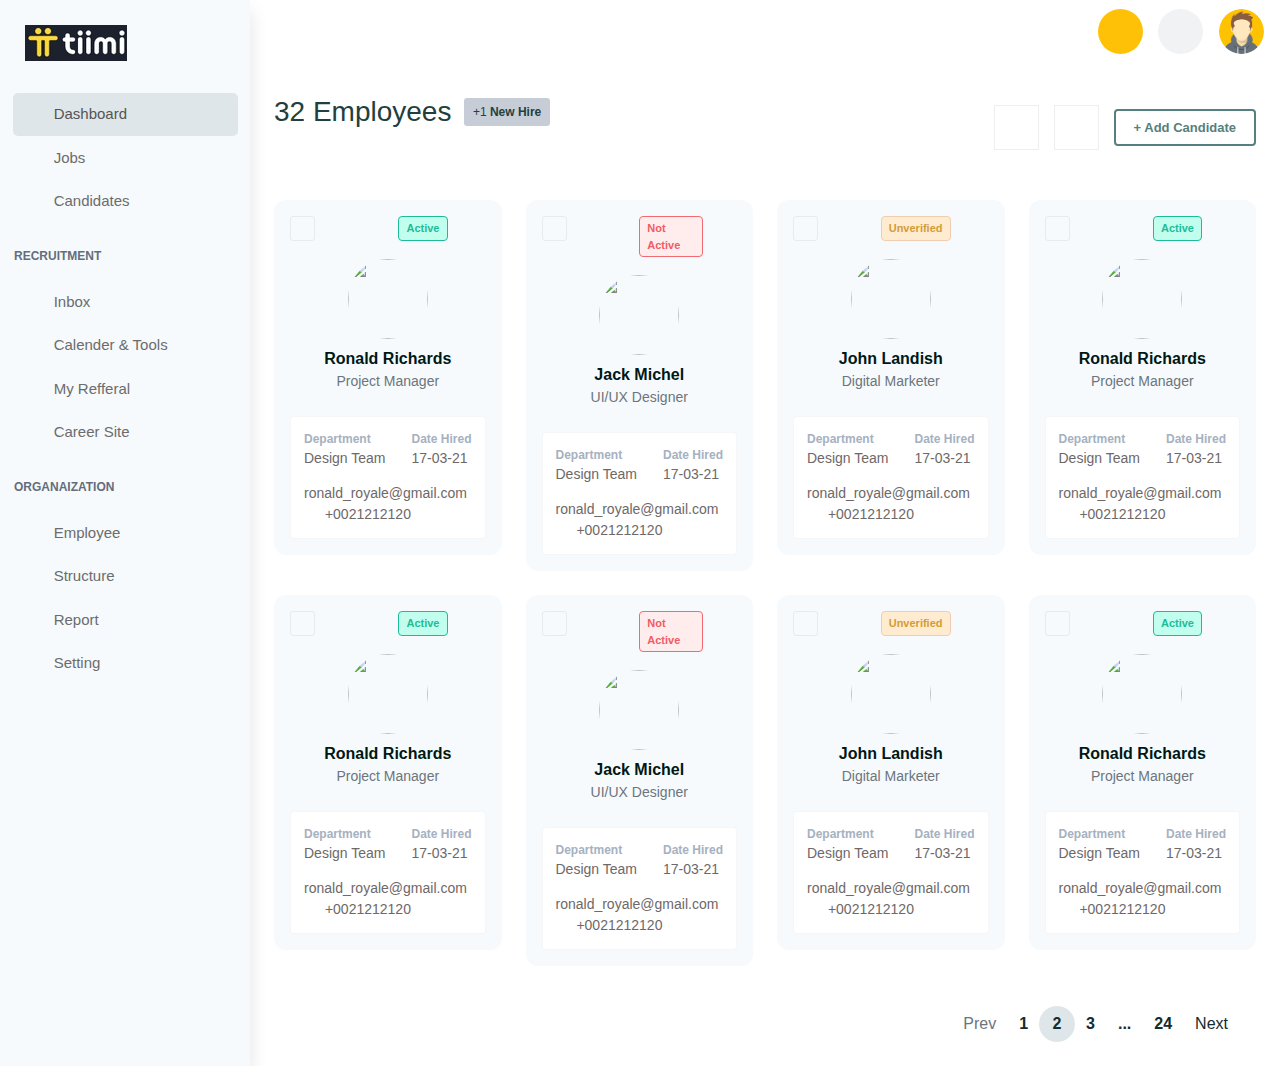
==== commit aedcdc81: "sdf" ====
--- a/index.html
+++ b/index.html
@@ -227,11 +227,11 @@
                                     </div>
                                     <div class="dipper">
                                         <p class="mb-0">
-                                            <span class="iconify text-black" data-icon="carbon:email"></span>
+                                            <span class="iconify text-secondary" data-icon="carbon:email"></span>
                                             <span class="txt-theme"> ronald_royale@gmail.com</span>
                                         </p>
                                         <p class="mb-0">
-                                            <span class="iconify text-black" data-icon="carbon:phone-filled"></span>
+                                            <span class="iconify text-secondary" data-icon="carbon:phone-filled"></span>
                                             <span class="txt-theme"> +0021212120</span>
                                         </p>
                                     </div>
@@ -297,11 +297,11 @@
                                     </div>
                                     <div class="dipper">
                                         <p class="mb-0">
-                                            <span class="iconify text-black" data-icon="carbon:email"></span>
+                                            <span class="iconify text-secondary" data-icon="carbon:email"></span>
                                             <span class="txt-theme"> ronald_royale@gmail.com</span>
                                         </p>
                                         <p class="mb-0">
-                                            <span class="iconify text-black" data-icon="carbon:phone-filled"></span>
+                                            <span class="iconify text-secondary" data-icon="carbon:phone-filled"></span>
                                             <span class="txt-theme"> +0021212120</span>
                                         </p>
                                     </div>
@@ -367,11 +367,11 @@
                                     </div>
                                     <div class="dipper">
                                         <p class="mb-0">
-                                            <span class="iconify text-black" data-icon="carbon:email"></span>
+                                            <span class="iconify text-secondary" data-icon="carbon:email"></span>
                                             <span class="txt-theme"> ronald_royale@gmail.com</span>
                                         </p>
                                         <p class="mb-0">
-                                            <span class="iconify text-black" data-icon="carbon:phone-filled"></span>
+                                            <span class="iconify text-secondary" data-icon="carbon:phone-filled"></span>
                                             <span class="txt-theme"> +0021212120</span>
                                         </p>
                                     </div>
@@ -437,11 +437,11 @@
                                     </div>
                                     <div class="dipper">
                                         <p class="mb-0">
-                                            <span class="iconify text-black" data-icon="carbon:email"></span>
+                                            <span class="iconify text-secondary" data-icon="carbon:email"></span>
                                             <span class="txt-theme"> ronald_royale@gmail.com</span>
                                         </p>
                                         <p class="mb-0">
-                                            <span class="iconify text-black" data-icon="carbon:phone-filled"></span>
+                                            <span class="iconify text-secondary" data-icon="carbon:phone-filled"></span>
                                             <span class="txt-theme"> +0021212120</span>
                                         </p>
                                     </div>
@@ -507,11 +507,11 @@
                                     </div>
                                     <div class="dipper">
                                         <p class="mb-0">
-                                            <span class="iconify text-black" data-icon="carbon:email"></span>
+                                            <span class="iconify text-secondary" data-icon="carbon:email"></span>
                                             <span class="txt-theme"> ronald_royale@gmail.com</span>
                                         </p>
                                         <p class="mb-0">
-                                            <span class="iconify text-black" data-icon="carbon:phone-filled"></span>
+                                            <span class="iconify text-secondary" data-icon="carbon:phone-filled"></span>
                                             <span class="txt-theme"> +0021212120</span>
                                         </p>
                                     </div>
@@ -577,11 +577,11 @@
                                     </div>
                                     <div class="dipper">
                                         <p class="mb-0">
-                                            <span class="iconify text-black" data-icon="carbon:email"></span>
+                                            <span class="iconify text-secondary" data-icon="carbon:email"></span>
                                             <span class="txt-theme"> ronald_royale@gmail.com</span>
                                         </p>
                                         <p class="mb-0">
-                                            <span class="iconify text-black" data-icon="carbon:phone-filled"></span>
+                                            <span class="iconify text-secondary" data-icon="carbon:phone-filled"></span>
                                             <span class="txt-theme"> +0021212120</span>
                                         </p>
                                     </div>
@@ -647,11 +647,11 @@
                                     </div>
                                     <div class="dipper">
                                         <p class="mb-0">
-                                            <span class="iconify text-black" data-icon="carbon:email"></span>
+                                            <span class="iconify text-secondary" data-icon="carbon:email"></span>
                                             <span class="txt-theme"> ronald_royale@gmail.com</span>
                                         </p>
                                         <p class="mb-0">
-                                            <span class="iconify text-black" data-icon="carbon:phone-filled"></span>
+                                            <span class="iconify text-secondary" data-icon="carbon:phone-filled"></span>
                                             <span class="txt-theme"> +0021212120</span>
                                         </p>
                                     </div>
@@ -717,11 +717,11 @@
                                     </div>
                                     <div class="dipper">
                                         <p class="mb-0">
-                                            <span class="iconify text-black" data-icon="carbon:email"></span>
+                                            <span class="iconify text-secondary" data-icon="carbon:email"></span>
                                             <span class="txt-theme"> ronald_royale@gmail.com</span>
                                         </p>
                                         <p class="mb-0">
-                                            <span class="iconify text-black" data-icon="carbon:phone-filled"></span>
+                                            <span class="iconify text-secondary" data-icon="carbon:phone-filled"></span>
                                             <span class="txt-theme"> +0021212120</span>
                                         </p>
                                     </div>
--- a/css/app.css
+++ b/css/app.css
@@ -10,7 +10,7 @@
 }
 
 .txt-theme {
-  color: #243a34;
+  color: #6e6868;
 }
 
 .ms-61 {
@@ -86,7 +86,7 @@
 
 body {
   font-family: "apon-reg", sans-serif;
-  background: #F2F7FA;
+  background: #fff;
 }
 
 body::-webkit-scrollbar {
@@ -96,7 +96,7 @@
 
 body::-webkit-scrollbar-thumb {
   border-radius: 50px;
-  background: #FED831;
+  background: #dfe6e9;
 }
 
 .header {
@@ -376,7 +376,7 @@
 }
 
 .header .header-portion .search .searchArea .search-box .searchButton:hover {
-  background: #fee264;
+  background: #fdfefe;
 }
 
 .header .header-portion .links {
@@ -742,7 +742,7 @@
       flex-basis: 250px;
   -webkit-transition: all 0.3s ease-in-out;
   transition: all 0.3s ease-in-out;
-  background: #1C212D;
+  background: #F6FAFC;
   -webkit-box-shadow: 1px 11px 17px 0px #0000001a;
           box-shadow: 1px 11px 17px 0px #0000001a;
   z-index: 10;
@@ -802,7 +802,7 @@
   cursor: pointer;
   height: 30px;
   width: 30px;
-  border: 2px solid #FED831;
+  border: 2px solid #dfe6e9;
   border-radius: 50%;
   display: -webkit-box;
   display: -ms-flexbox;
@@ -820,7 +820,7 @@
 }
 
 .dashbaord-main .leftSection .user-profile .close-dashboard-sidebar .iconify {
-  color: #FED831;
+  color: #dfe6e9;
 }
 
 @media (max-width: 768px) {
@@ -832,7 +832,7 @@
 }
 
 .dashbaord-main .leftSection .user-profile .user-name {
-  color: #FED831;
+  color: #dfe6e9;
   padding: 15px 0;
   text-align: center;
 }
@@ -866,7 +866,7 @@
 
 .dashbaord-main .leftSection .sidenav::-webkit-scrollbar-thumb {
   border-radius: 50px;
-  background: #FED831;
+  background: #dfe6e9;
 }
 
 .dashbaord-main .leftSection .sidenav ul .nav-types {
@@ -885,7 +885,7 @@
 .dashbaord-main .leftSection .sidenav ul li.nav-item a {
   width: 90%;
   font-size: 15px;
-  color: #DDE1E9;
+  color: #6c6c6c;
   display: block;
   text-decoration: none;
   text-transform: capitalize;
@@ -899,13 +899,13 @@
 }
 
 .dashbaord-main .leftSection .sidenav ul li.nav-item a:hover {
-  background: #FED831;
+  background: #dfe6e9;
   border-radius: 5px;
   color: #545454;
 }
 
 .dashbaord-main .leftSection .sidenav ul li.nav-item.active a {
-  background: #FED831;
+  background: #dfe6e9;
   border-radius: 5px;
   color: #545454;
 }
@@ -938,7 +938,6 @@
   -webkit-box-flex: 1;
       -ms-flex: 1;
           flex: 1;
-  background: #F7F8FF;
 }
 
 .dashbaord-main .rightSection .topbar {
@@ -1118,11 +1117,11 @@
 }
 
 .right-element .dropdown-menu .dropdown-item .iconify {
-  color: #FED831;
+  color: #dfe6e9;
 }
 
 .right-element .dropdown-menu .dropdown-item:hover {
-  background: #FED831;
+  background: #dfe6e9;
   color: #fff !important;
 }
 
@@ -1183,7 +1182,7 @@
   font-size: 1rem;
   line-height: 1.5;
   border-radius: .25rem;
-  background-color: #FED831;
+  background-color: #dfe6e9;
   cursor: pointer;
   -webkit-transition: all 0.3s ease-in-out;
   transition: all 0.3s ease-in-out;
@@ -1191,7 +1190,7 @@
 }
 
 .btn-theme:hover {
-  background-color: #fede4f;
+  background-color: #f1f4f5;
 }
 
 .btn-danger {
@@ -1254,7 +1253,7 @@
 .form-custom .form-control:focus {
   -webkit-box-shadow: none !important;
           box-shadow: none !important;
-  border-color: #FED831;
+  border-color: #dfe6e9;
 }
 
 .form-custom .form-row {
@@ -1340,7 +1339,7 @@
 
 .form-custom .addProfile .profile-upload:after {
   top: 0;
-  background-color: #FED831;
+  background-color: #dfe6e9;
   right: 0;
   content: '\270F';
   position: absolute;
@@ -1429,7 +1428,7 @@
 }
 
 .wishlist .wishlist-area .wishliat-items .title {
-  color: #FED831;
+  color: #dfe6e9;
   text-align: center;
   margin: 9px 0;
   font-weight: bold;
@@ -1472,11 +1471,11 @@
 }
 
 .pagination li a {
-  color: #FED831;
+  color: #dfe6e9;
 }
 
 .pagination li a.active {
-  background: #FED831;
+  background: #dfe6e9;
   color: #fff;
 }
 
@@ -1516,7 +1515,7 @@
 }
 
 .table-custom tbody tr td a {
-  color: #FED831;
+  color: #dfe6e9;
 }
 
 .table-custom tbody tr:nth-child(even) {
@@ -1618,7 +1617,7 @@
 
 .overflow::-webkit-scrollbar-thumb {
   border-radius: 50px;
-  background: #FED831;
+  background: #dfe6e9;
 }
 
 @media (min-width: 501px) and (max-width: 590px) {
@@ -1658,7 +1657,7 @@
 
 .userStatus {
   padding: 10px;
-  background: #FED831;
+  background: #dfe6e9;
   position: relative;
   margin: 0 auto;
   top: 0;
@@ -1716,7 +1715,7 @@
     border-top: 40px solid #ff000000;
     border-bottom: 40px solid #4c454500;
     border-left: 40px solid #6e13b800;
-    border-right: 40px solid #FED831;
+    border-right: 40px solid #dfe6e9;
     -webkit-transform: rotate(136deg);
     transform: rotate(135deg);
     left: -40px;
@@ -1728,7 +1727,7 @@
     border-top: 40px solid #ff000000;
     border-bottom: 40px solid #4c454500;
     border-left: 40px solid #6e13b800;
-    border-right: 40px solid #FED831;
+    border-right: 40px solid #dfe6e9;
     -webkit-transform: rotate(45deg);
     transform: rotate(45deg);
     right: -40px;
@@ -1798,7 +1797,7 @@
 }
 
 .nav-tabs .nav-link.active {
-  background: #FED831;
+  background: #dfe6e9;
   color: #fff;
 }
 
@@ -1912,10 +1911,10 @@
 }
 
 .card-style {
-  -webkit-box-shadow: 0 4px 24px 0 #0000001a;
-          box-shadow: 0 4px 24px 0 #0000001a;
   border: 0;
   border-radius: 12px;
+  border-radius: 12px;
+  background: #F6FAFC;
 }
 
 .upperInfo {
@@ -2023,7 +2022,7 @@
   height: 36px;
   text-align: center;
   font-weight: bold;
-  background-color: #FED831;
+  background-color: #dfe6e9;
 }
 
 .right-element {
@@ -2109,7 +2108,7 @@
   content: '';
   height: 15px;
   width: 15px;
-  background-color: #FED831;
+  background-color: #dfe6e9;
   left: 4px;
   top: 4px;
   border-radius: 3px;
@@ -2334,12 +2333,11 @@
 }
 
 .bottom-part {
-  background: #F1F8FD;
+  background: #ffffff;
   padding: 13px;
-  border: 1px solid #dfdfdf5e;
+  border: 1px solid #d2d2d233;
   border-radius: 4px;
   font-size: 14px;
-  color: #363738;
 }
 
 .bottom-part .upper {
@@ -2362,7 +2360,7 @@
 
 .bottom-part .upper .item .infos {
   font-size: 14px;
-  color: #2e2e2e;
+  color: #6e6868;
 }
 
 .bottom-part .dipper .iconify {
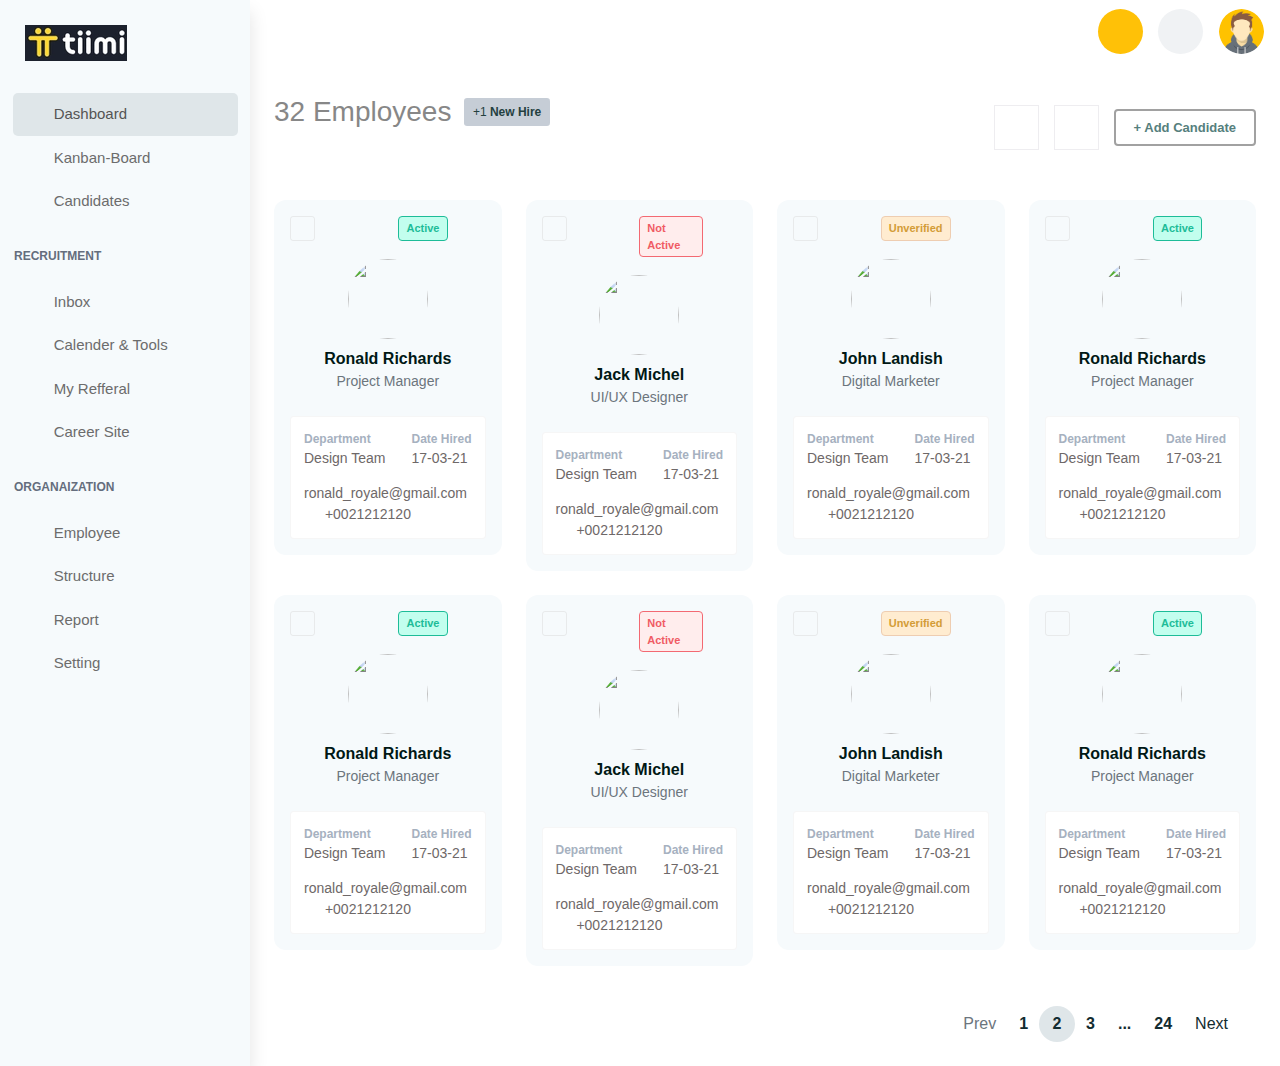
==== commit aee04256: "dsfdsf" ====
--- a/index.html
+++ b/index.html
@@ -30,9 +30,9 @@
                         </a>
                     </li>
                     <li class="nav-item ">
-                        <a href="./jobs.html">
+                        <a href="./kanban-board.html">
                             <span class="iconify" data-icon="bxs:briefcase"></span>
-                            Jobs
+                            kanban-board
                         </a>
                     </li>
                     <li class="nav-item ">
--- a/css/app.css
+++ b/css/app.css
@@ -29,13 +29,13 @@
 .tab-customize .nav-link.active {
   background: 0 !important;
   border-color: #fed83100 #e9012c00 #21252900;
-  border-bottom: 2px solid #fed831;
-  color: #323232 !important;
+  border-bottom: 2px solid #c7c7c7;
+  color: #625e5e !important;
 }
 
 .tab-customize .nav-link.hover {
   border-color: 0 !important;
-  border-bottom: 2px solid #fed831;
+  border-bottom: 2px solid #c7c7c7;
 }
 
 .tab-content {
@@ -45,7 +45,7 @@
 .badge-custom {
   height: 25px;
   width: 25px;
-  background: #305E5B;
+  background: #c1c1c1;
   color: #fff;
   display: -webkit-inline-box;
   display: -ms-inline-flexbox;
@@ -1989,7 +1989,7 @@
 }
 
 .title {
-  color: #223F3E;
+  color: #878787;
 }
 
 .txt-grey {
@@ -2079,7 +2079,7 @@
 
 .btn-bordered {
   padding: 7px 18px;
-  border: 2px solid #567F7D;
+  border: 2px solid #a1a1a1;
   background: 0;
   color: #567F7D;
   font-weight: 800;
@@ -2089,7 +2089,7 @@
 }
 
 .btn-bordered:hover {
-  background: #567F7D;
+  background: #a1a1a1;
   color: #fff;
 }
 
@@ -2119,7 +2119,7 @@
   content: '';
   height: 25;
   width: 25;
-  background-color: #00C491;
+  background-color: #dfe6e9;
   left: 0;
   top: 0;
   border-radius: 2px;
@@ -2129,7 +2129,7 @@
   position: absolute;
   content: '\2713';
   top: 1px;
-  color: #fff;
+  color: #5e5a5a;
   z-index: 1;
   left: 7px;
 }
@@ -2173,7 +2173,7 @@
 
 .candidate-bar .items:nth-child(2) .username {
   font-size: 15px;
-  color: #204744;
+  color: #a1a1a1;
   font-weight: 600;
   margin-left: 8px;
   width: 100%;
@@ -2202,7 +2202,7 @@
 
 .candidate-bar .items:nth-child(4) .screening .title {
   font-size: 15px;
-  color: #204744;
+  color: #a1a1a1;
   font-weight: bold;
   display: -webkit-box;
   display: -ms-flexbox;
@@ -2216,7 +2216,7 @@
 
 .candidate-bar .items:nth-child(5) .user {
   font-size: 15px;
-  color: #204744;
+  color: #a1a1a1;
   font-weight: 600;
 }
 
@@ -2242,7 +2242,7 @@
 
 .candidate-bar .items:nth-child(6) .date {
   font-size: 15px;
-  color: #204744;
+  color: #a1a1a1;
   font-weight: 600;
 }
 
@@ -2261,7 +2261,7 @@
 
 .candidate-bar .items:nth-child(7) .username {
   font-size: 15px;
-  color: #204744;
+  color: #a1a1a1;
   font-weight: 600;
   margin-left: 8px;
 }
@@ -2448,7 +2448,7 @@
   -webkit-box-shadow: 0px 2px 4px black;
   box-shadow: 0px 1px 7px #00000026;
   border-radius: 5px;
-  border-top: 4px solid;
+  border-top: 4px solid #c7c7c7;
   padding: 13px;
   display: -webkit-box;
   display: -ms-flexbox;
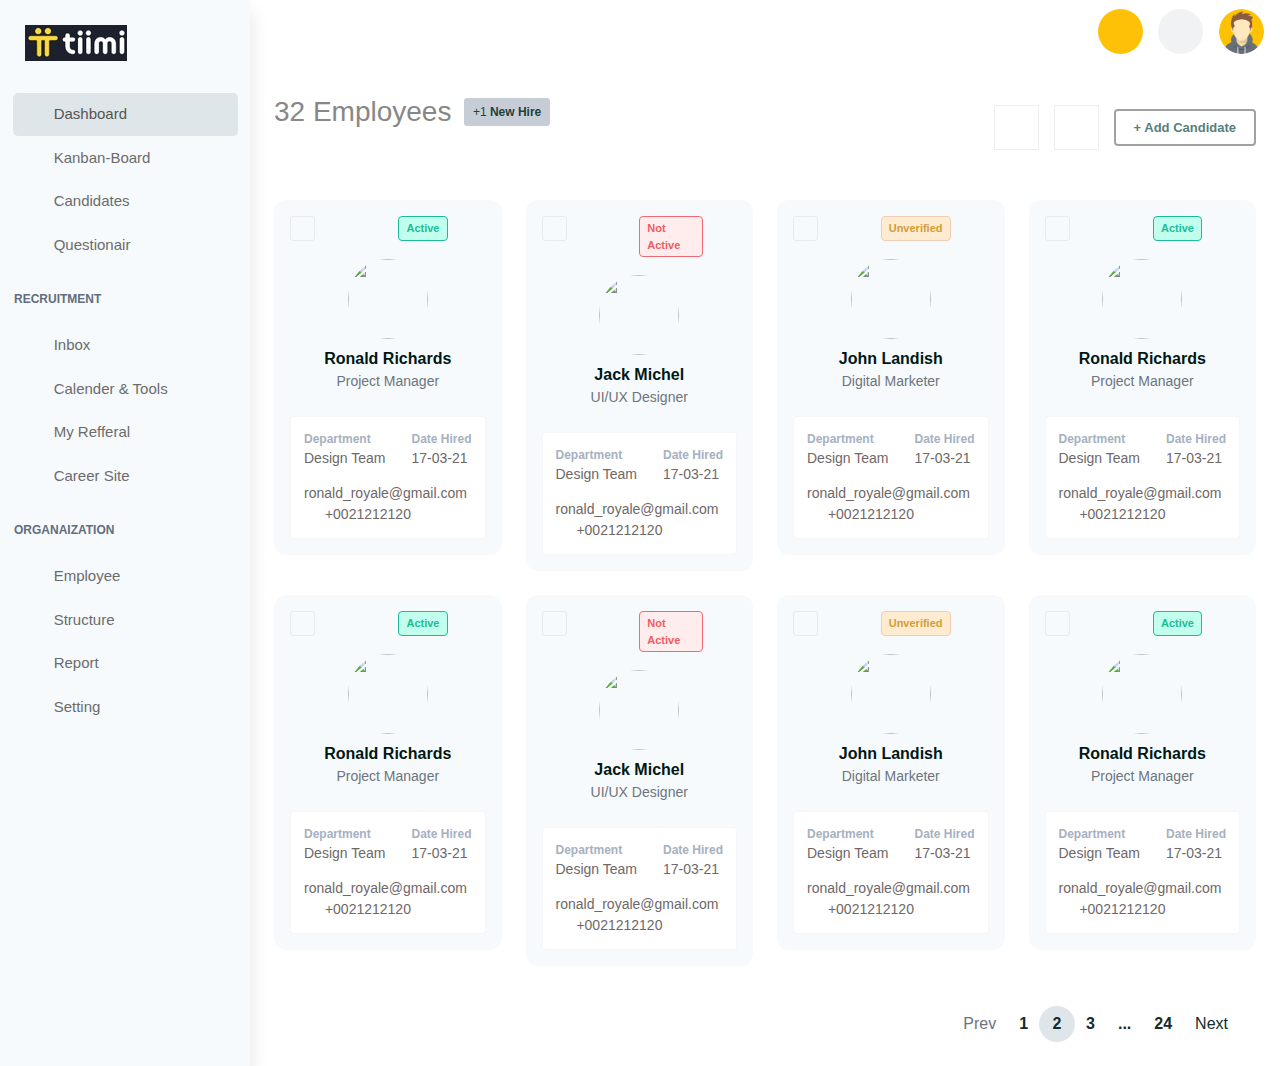
==== commit 2d39c277: "dsf" ====
--- a/index.html
+++ b/index.html
@@ -39,6 +39,12 @@
                         <a href="./candidates.html">
                             <span class="iconify" data-icon="icomoon-free:users"></span>
                             Candidates
+                        </a>
+                    </li>
+                    <li class="nav-item">
+                        <a href="./questionaair.html">
+                            <span class="iconify" data-icon="icomoon-free:users"></span>
+                            Questionair
                         </a>
                     </li>
                  
--- a/css/app.css
+++ b/css/app.css
@@ -2532,4 +2532,58 @@
   font-size: 12px;
   font-weight: bold;
 }
+
+.bg-default {
+  background: #F7F7F7;
+}
+
+.questionair {
+  background: #F6FAFC;
+}
+
+.questionair .txt {
+  color: #5c5c5c;
+  font-weight: 600;
+  font-size: 14px;
+}
+
+.questions {
+  border-radius: 6px;
+  margin-top: 15px;
+  margin-bottom: 15px;
+  padding: 20px;
+  border: 1px solid #EAEAEB;
+}
+
+.question-container {
+  display: -webkit-box;
+  display: -ms-flexbox;
+  display: flex;
+  -ms-flex-wrap: wrap;
+      flex-wrap: wrap;
+  margin: 10px 0;
+  padding: 0;
+}
+
+.question-container .item {
+  margin-right: 12px;
+  margin-bottom: 8px;
+}
+
+.question-container .item label {
+  border-radius: 4px;
+  cursor: pointer;
+  padding: 12px;
+  background: #F4F4F4;
+  color: #6D6B71;
+  border: 2px solid transparent;
+}
+
+.question-container .item .optionCheker {
+  display: none;
+}
+
+.question-container .item .optionCheker:checked + label {
+  border-color: #3A92E3;
+}
 /*# sourceMappingURL=app.css.map */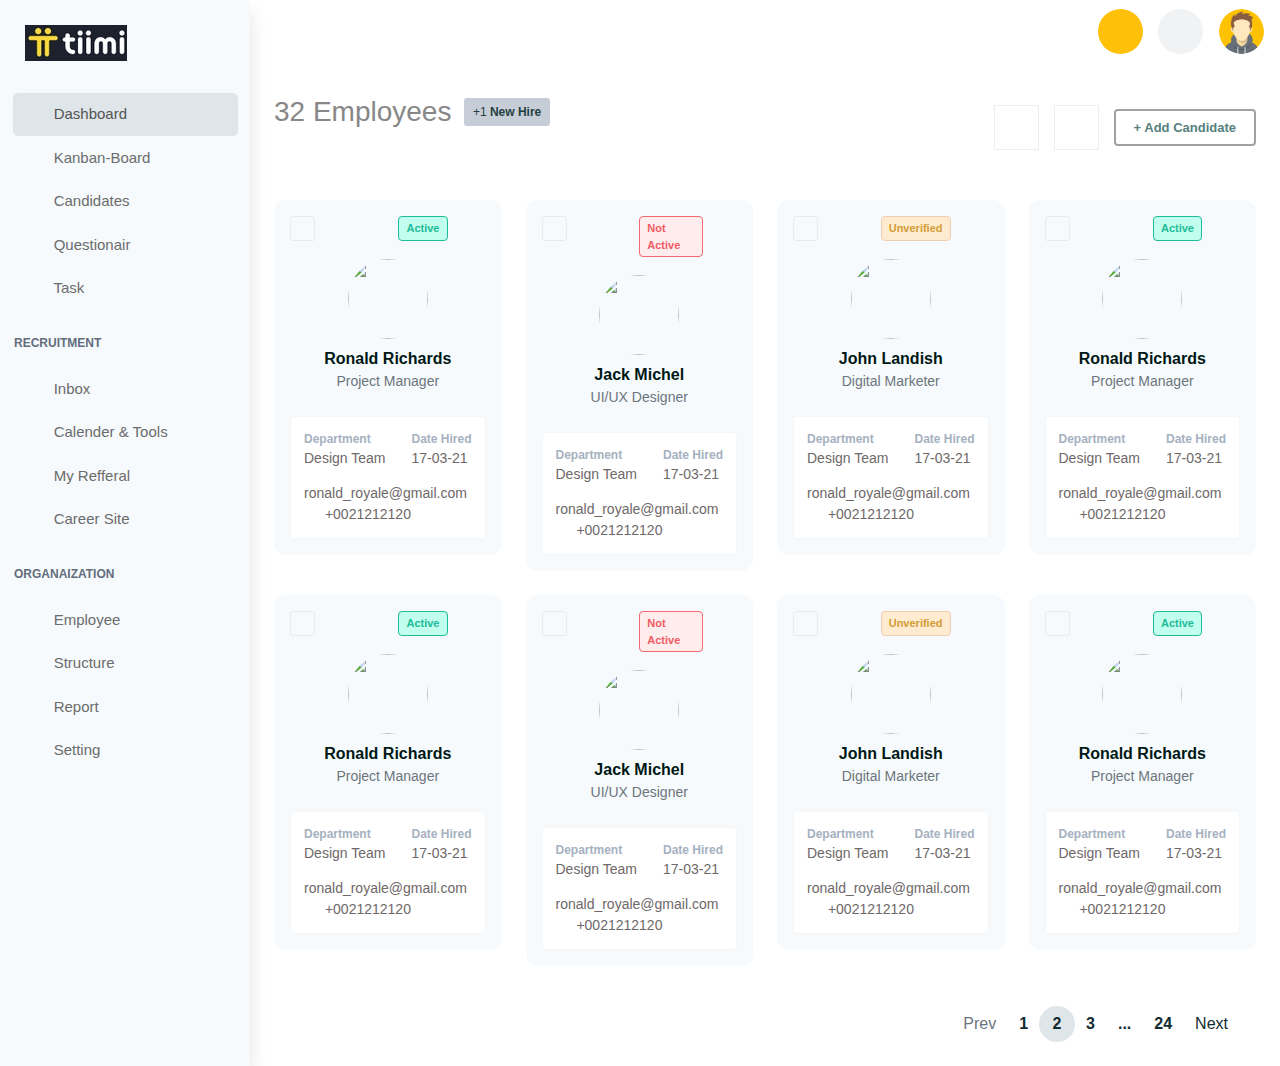
==== commit a6391c9f: "dsf" ====
--- a/index.html
+++ b/index.html
@@ -45,6 +45,12 @@
                         <a href="./questionaair.html">
                             <span class="iconify" data-icon="icomoon-free:users"></span>
                             Questionair
+                        </a>
+                    </li>
+                    <li class="nav-item">
+                        <a href="./task.html">
+                            <span class="iconify" data-icon="icomoon-free:users"></span>
+                            Task
                         </a>
                     </li>
                  
--- a/css/app.css
+++ b/css/app.css
@@ -2134,7 +2134,7 @@
   left: 7px;
 }
 
-.candidate-bar {
+.candidate-bar, .candidate-title-bar {
   -ms-flex-wrap: wrap;
       flex-wrap: wrap;
   background: #fff;
@@ -2149,29 +2149,46 @@
   border-bottom: 1px solid #EBEBEB;
 }
 
+.candidate-bar .items, .candidate-title-bar .items {
+  -webkit-box-flex: 1;
+      -ms-flex: 1;
+          flex: 1;
+  display: -webkit-box;
+  display: -ms-flexbox;
+  display: flex;
+  -webkit-box-align: center;
+      -ms-flex-align: center;
+          align-items: center;
+  -webkit-box-pack: center;
+      -ms-flex-pack: center;
+          justify-content: center;
+  -webkit-box-orient: vertical;
+  -webkit-box-direction: normal;
+      -ms-flex-direction: column;
+          flex-direction: column;
+}
+
+.candidate-bar .items .username, .candidate-title-bar .items .username {
+  padding-left: 10px;
+}
+
 @media (max-width: 1024px) {
-  .candidate-bar .items {
-    margin: 6px 0;
-  }
-}
-
-.candidate-bar .items:nth-child(1) {
-  margin-right: 18px;
-}
-
-.candidate-bar .items:nth-child(2) {
+  .candidate-bar .items, .candidate-title-bar .items {
+    margin: 10px 0;
+  }
+}
+
+.candidate-bar .items:nth-child(2), .candidate-title-bar .items:nth-child(2) {
   word-break: break-all;
   -webkit-box-align: center;
       -ms-flex-align: center;
           align-items: center;
-  -ms-flex-preferred-size: 206px;
-      flex-basis: 206px;
-  display: -webkit-box;
-  display: -ms-flexbox;
-  display: flex;
-}
-
-.candidate-bar .items:nth-child(2) .username {
+  display: -webkit-box;
+  display: -ms-flexbox;
+  display: flex;
+}
+
+.candidate-bar .items:nth-child(2) .username, .candidate-title-bar .items:nth-child(2) .username {
   font-size: 15px;
   color: #a1a1a1;
   font-weight: 600;
@@ -2179,11 +2196,7 @@
   width: 100%;
 }
 
-.candidate-bar .items:nth-child(3) {
-  margin-right: 18px;
-}
-
-.candidate-bar .items:nth-child(3) .review {
+.candidate-bar .items:nth-child(3) .review, .candidate-title-bar .items:nth-child(3) .review {
   width: 73px;
   border: 1px solid #EAEAEA;
   border-radius: 15px;
@@ -2191,16 +2204,18 @@
   text-align: center;
 }
 
-.candidate-bar .items:nth-child(3) .review .count {
+.candidate-bar .items:nth-child(3) .review .count, .candidate-title-bar .items:nth-child(3) .review .count {
   font-weight: bold;
   color: #BCBCBC;
 }
 
-.candidate-bar .items:nth-child(4) {
-  margin-right: 18px;
-}
-
-.candidate-bar .items:nth-child(4) .screening .title {
+@media (max-width: 1024px) {
+  .candidate-bar .items:nth-child(4), .candidate-title-bar .items:nth-child(4) {
+    min-width: 260px;
+  }
+}
+
+.candidate-bar .items:nth-child(4) .screening .title, .candidate-title-bar .items:nth-child(4) .screening .title {
   font-size: 15px;
   color: #a1a1a1;
   font-weight: bold;
@@ -2209,28 +2224,33 @@
   display: flex;
 }
 
-.candidate-bar .items:nth-child(5) {
-  margin-right: 18px;
+.candidate-bar .items:nth-child(5), .candidate-title-bar .items:nth-child(5) {
   word-break: break-all;
 }
 
-.candidate-bar .items:nth-child(5) .user {
+@media (max-width: 768px) {
+  .candidate-bar .items:nth-child(5), .candidate-title-bar .items:nth-child(5) {
+    display: block;
+    width: 100%;
+  }
+}
+
+.candidate-bar .items:nth-child(5) .user, .candidate-title-bar .items:nth-child(5) .user {
   font-size: 15px;
   color: #a1a1a1;
   font-weight: 600;
 }
 
-.candidate-bar .items:nth-child(5) .designation {
+.candidate-bar .items:nth-child(5) .designation, .candidate-title-bar .items:nth-child(5) .designation {
   font-size: 15px;
   color: #BABABA;
   line-height: 0.9;
 }
 
-.candidate-bar .items:nth-child(6) {
+.candidate-bar .items:nth-child(6), .candidate-title-bar .items:nth-child(6) {
   -webkit-box-flex: 1;
       -ms-flex: 1;
           flex: 1;
-  margin-right: 18px;
   display: -webkit-box;
   display: -ms-flexbox;
   display: flex;
@@ -2240,33 +2260,37 @@
   text-align: left;
 }
 
-.candidate-bar .items:nth-child(6) .date {
+.candidate-bar .items:nth-child(6) .date, .candidate-title-bar .items:nth-child(6) .date {
   font-size: 15px;
   color: #a1a1a1;
   font-weight: 600;
 }
 
-.candidate-bar .items:nth-child(7) {
-  -ms-flex-preferred-size: 165px;
-      flex-basis: 165px;
+.candidate-bar .items:nth-child(7), .candidate-title-bar .items:nth-child(7) {
   word-break: break-all;
-  margin-right: 18px;
-  -webkit-box-align: center;
-      -ms-flex-align: center;
-          align-items: center;
-  display: -webkit-box;
-  display: -ms-flexbox;
-  display: flex;
-}
-
-.candidate-bar .items:nth-child(7) .username {
+  -webkit-box-align: center;
+      -ms-flex-align: center;
+          align-items: center;
+  display: -webkit-box;
+  display: -ms-flexbox;
+  display: flex;
+}
+
+@media (max-width: 768px) {
+  .candidate-bar .items:nth-child(7), .candidate-title-bar .items:nth-child(7) {
+    -ms-flex-preferred-size: 100%;
+        flex-basis: 100%;
+  }
+}
+
+.candidate-bar .items:nth-child(7) .username, .candidate-title-bar .items:nth-child(7) .username {
   font-size: 15px;
   color: #a1a1a1;
   font-weight: 600;
   margin-left: 8px;
 }
 
-.candidate-bar .items:nth-child(8) {
+.candidate-bar .items:nth-child(8), .candidate-title-bar .items:nth-child(8) {
   -webkit-box-flex: 1;
       -ms-flex: 1;
           flex: 1;
@@ -2281,10 +2305,125 @@
           align-items: center;
 }
 
-.candidate-bar .items:nth-child(8) .options {
+@media (max-width: 768px) {
+  .candidate-bar .items:nth-child(8), .candidate-title-bar .items:nth-child(8) {
+    -webkit-box-pack: start !important;
+        -ms-flex-pack: start !important;
+            justify-content: flex-start !important;
+  }
+}
+
+.candidate-bar .items:nth-child(8) .options, .candidate-title-bar .items:nth-child(8) .options {
   color: #8A97A0;
-  font-size: 2rem;
+  font-size: 1.6rem;
   cursor: pointer;
+}
+
+.candidate-title-bar {
+  display: none;
+  width: 100%;
+  border: 0 !important;
+  margin-bottom: 20px !important;
+  -webkit-box-shadow: 1px 1px 5px #0000001a !important;
+          box-shadow: 1px 1px 5px #0000001a !important;
+}
+
+@media (min-width: 1366px) {
+  .candidate-title-bar {
+    display: -webkit-box;
+    display: -ms-flexbox;
+    display: flex;
+  }
+}
+
+.candidate-title-bar .items:nth-child(4) {
+  min-width: 178px;
+}
+
+.candidate-title-bar .items:nth-child(3) {
+  width: 84px;
+}
+
+.candidate-title-bar .items:nth-child(2) {
+  -ms-flex-preferred-size: 195px;
+      flex-basis: 195px;
+}
+
+.candidate-title-bar .items:nth-child(5) {
+  min-width: 120px;
+}
+
+.candidate-title-bar .items:nth-child(6) {
+  width: 76px;
+  -webkit-box-flex: unset;
+      -ms-flex: unset;
+          flex: unset;
+}
+
+.candidate-title-bar .items .column-title {
+  font-size: 14px;
+  color: #424141;
+  font-weight: 600;
+  padding-left: 15px;
+  width: 100%;
+}
+
+.candidate-title-bar .items .column-title.stage {
+  padding-left: 11px;
+}
+
+.table-heading {
+  padding: 6px;
+  border-radius: 7px;
+  margin-bottom: 20px !important;
+  -webkit-box-shadow: 1px 1px 5px #0000001a !important;
+          box-shadow: 1px 1px 5px #0000001a !important;
+}
+
+.table-heading .column-title {
+  font-size: 14px;
+  color: #424141;
+  font-weight: 600;
+}
+
+table.dataTable thead th, table.dataTable thead td {
+  border-bottom: 0 !important;
+}
+
+.candidate .items {
+  display: -webkit-box;
+  display: -ms-flexbox;
+  display: flex;
+  -webkit-box-align: center;
+      -ms-flex-align: center;
+          align-items: center;
+}
+
+.candidate .items .username {
+  font-size: 15px;
+  color: #4e4e4e;
+  font-weight: 600;
+  margin-left: 8px;
+  width: 100%;
+}
+
+.candidate .items.designation {
+  display: -webkit-box;
+  display: -ms-flexbox;
+  display: flex;
+  -webkit-box-align: start;
+      -ms-flex-align: start;
+          align-items: start;
+  -webkit-box-orient: vertical;
+  -webkit-box-direction: normal;
+      -ms-flex-direction: column;
+          flex-direction: column;
+}
+
+.candidate .items.designation .user {
+  font-size: 15px;
+  color: #4e4e4e;
+  font-weight: 600;
 }
 
 .review-status {
@@ -2390,6 +2529,15 @@
   font-weight: bold;
   font-size: 13px;
   vertical-align: middle;
+  display: -webkit-box;
+  display: -ms-flexbox;
+  display: flex;
+  -webkit-box-align: center;
+      -ms-flex-align: center;
+          align-items: center;
+  -webkit-box-pack: center;
+      -ms-flex-pack: center;
+          justify-content: center;
 }
 
 .status-box .item.active-lightgreen {
@@ -2586,4 +2734,63 @@
 .question-container .item .optionCheker:checked + label {
   border-color: #3A92E3;
 }
+
+.task .card {
+  -webkit-box-shadow: -2px 8px 15px #00000026;
+          box-shadow: -2px 8px 15px #00000026;
+  border-radius: 16px !important;
+}
+
+.task .inner {
+  position: relative;
+  border-bottom: 2px solid #f7f7f7;
+  padding: 11px 0;
+  display: -webkit-box;
+  display: -ms-flexbox;
+  display: flex;
+  -ms-flex-wrap: wrap;
+      flex-wrap: wrap;
+  -webkit-box-align: center;
+      -ms-flex-align: center;
+          align-items: center;
+}
+
+.task .inner .task-label {
+  display: -webkit-box;
+  display: -ms-flexbox;
+  display: flex;
+  -webkit-box-align: center;
+  -ms-flex-align: center;
+  align-items: center;
+  font-size: 16px;
+  text-transform: capitalize;
+  color: #585858;
+  font-weight: 600;
+}
+
+.task .inner .task-label input[type="radio"] {
+  -webkit-appearance: none;
+     -moz-appearance: none;
+          appearance: none;
+  height: 20px;
+  width: 20px;
+  border-radius: 50%;
+  border: 1px solid lightgray;
+  position: relative;
+}
+
+.task .inner .task-label input[type="radio"]:checked::after {
+  content: '';
+  height: 12px;
+  width: 12px;
+  background: #b3b6b7;
+  position: absolute;
+  border-radius: 50%;
+  left: 3px;
+  top: 3px;
+}
+
+.task .inner .sub-txt {
+  margin-left: 30px;
+}
 /*# sourceMappingURL=app.css.map */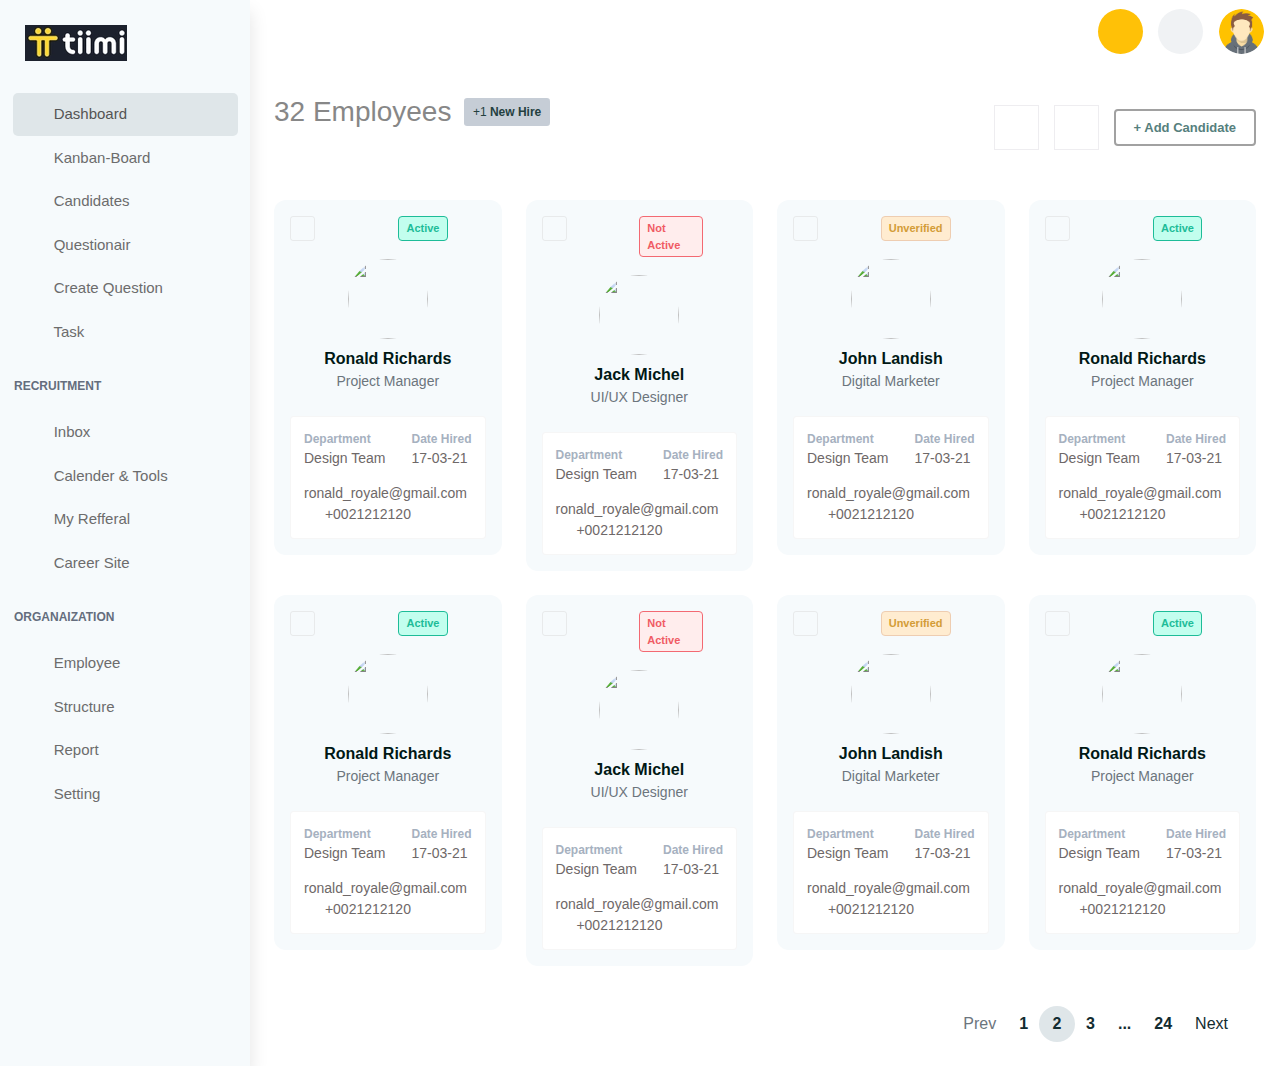
==== commit 26b120f8: "fdgdfgfdg" ====
--- a/index.html
+++ b/index.html
@@ -45,6 +45,12 @@
                         <a href="./questionaair.html">
                             <span class="iconify" data-icon="icomoon-free:users"></span>
                             Questionair
+                        </a>
+                    </li>
+                    <li class="nav-item">
+                        <a href="./create-question.html">
+                            <span class="iconify" data-icon="icomoon-free:users"></span>
+                            Create Question
                         </a>
                     </li>
                     <li class="nav-item">
--- a/css/app.css
+++ b/css/app.css
@@ -2386,7 +2386,8 @@
   font-weight: 600;
 }
 
-table.dataTable thead th, table.dataTable thead td {
+table.dataTable thead th,
+table.dataTable thead td {
   border-bottom: 0 !important;
 }
 
@@ -2793,4 +2794,160 @@
 .task .inner .sub-txt {
   margin-left: 30px;
 }
+
+.border-radius-10 {
+  border-radius: 10px;
+}
+
+#addTask {
+  background: #e5e5e5e6 !important;
+}
+
+#addTask ::-webkit-input-placeholder {
+  color: lightgrey;
+}
+
+#addTask :-ms-input-placeholder {
+  color: lightgrey;
+}
+
+#addTask ::-ms-input-placeholder {
+  color: lightgrey;
+}
+
+#addTask ::placeholder {
+  color: lightgrey;
+}
+
+#addTask .form-control {
+  outline: 0;
+}
+
+#addTask .form-control:focus {
+  -webkit-box-shadow: none;
+          box-shadow: none;
+}
+
+.dataTables_wrapper {
+  max-width: 100vw;
+  overflow-x: auto;
+}
+
+.dataTables_wrapper {
+  padding-top: 10px;
+  padding-bottom: 36px;
+}
+
+.dataTables_wrapper .items {
+  -webkit-box-align: center;
+      -ms-flex-align: center;
+          align-items: center;
+  display: -webkit-box;
+  display: -ms-flexbox;
+  display: flex;
+}
+
+.dataTables_wrapper .items .username {
+  margin-left: 5px;
+}
+
+.dataTables_wrapper .dataTables_filter {
+  text-align: left !important;
+  float: right !important;
+  margin-top: 0;
+  margin-bottom: 31px;
+}
+
+@media (max-width: 768px) {
+  .dataTables_wrapper .dataTables_filter {
+    text-align: left !important;
+    float: right !important;
+    margin-top: 0 !important;
+    margin-bottom: 50px;
+  }
+  .dataTables_wrapper .dataTables_length {
+    text-align: left !important;
+    float: left;
+  }
+  .dataTables_wrapper .example2_filter {
+    float: right !important;
+  }
+  .dataTables_wrapper .items {
+    -ms-flex-wrap: wrap;
+        flex-wrap: wrap;
+    -webkit-box-pack: center;
+        -ms-flex-pack: center;
+            justify-content: center;
+    text-align: center;
+    -webkit-box-align: center;
+        -ms-flex-align: center;
+            align-items: center;
+    padding: 6px;
+  }
+  .dataTables_wrapper .items .username {
+    margin-top: 5px;
+  }
+}
+
+@media (max-width: 425px) {
+  .dataTables_wrapper .dataTables_filter {
+    margin-top: -31px !important;
+  }
+  .dataTables_wrapper .dataTables_filter input[type='search'] {
+    width: 160px;
+  }
+}
+
+.dataTables_paginate .paginate_button.current {
+  border: 0 !important;
+  border-radius: 50% !important;
+  width: 36px !important;
+  height: 36px !important;
+  text-align: center !important;
+  font-weight: bold !important;
+  background-color: #dfe6e9 !important;
+  display: -webkit-inline-box !important;
+  display: -ms-inline-flexbox !important;
+  display: inline-flex !important;
+  -webkit-box-align: center;
+      -ms-flex-align: center;
+          align-items: center;
+  -webkit-box-pack: center;
+      -ms-flex-pack: center;
+          justify-content: center;
+}
+
+.checkmark {
+  color: #32C28C;
+}
+
+.check-box {
+  height: 15px;
+  width: 15px;
+  background-color: #8C97A1;
+  border-radius: 50%;
+  margin-right: 2px;
+  display: inline-block;
+  font-size: 11px;
+  -webkit-box-pack: center;
+      -ms-flex-pack: center;
+          justify-content: center;
+  -webkit-box-align: center;
+      -ms-flex-align: center;
+          align-items: center;
+  text-align: center;
+  color: #fff;
+}
+
+.dropdown-item.active,
+.dropdown-item:active {
+  color: #fff;
+  text-decoration: none;
+  background-color: #f0f2f4;
+}
+
+.form-control:focus {
+  -webkit-box-shadow: none;
+          box-shadow: none;
+}
 /*# sourceMappingURL=app.css.map */